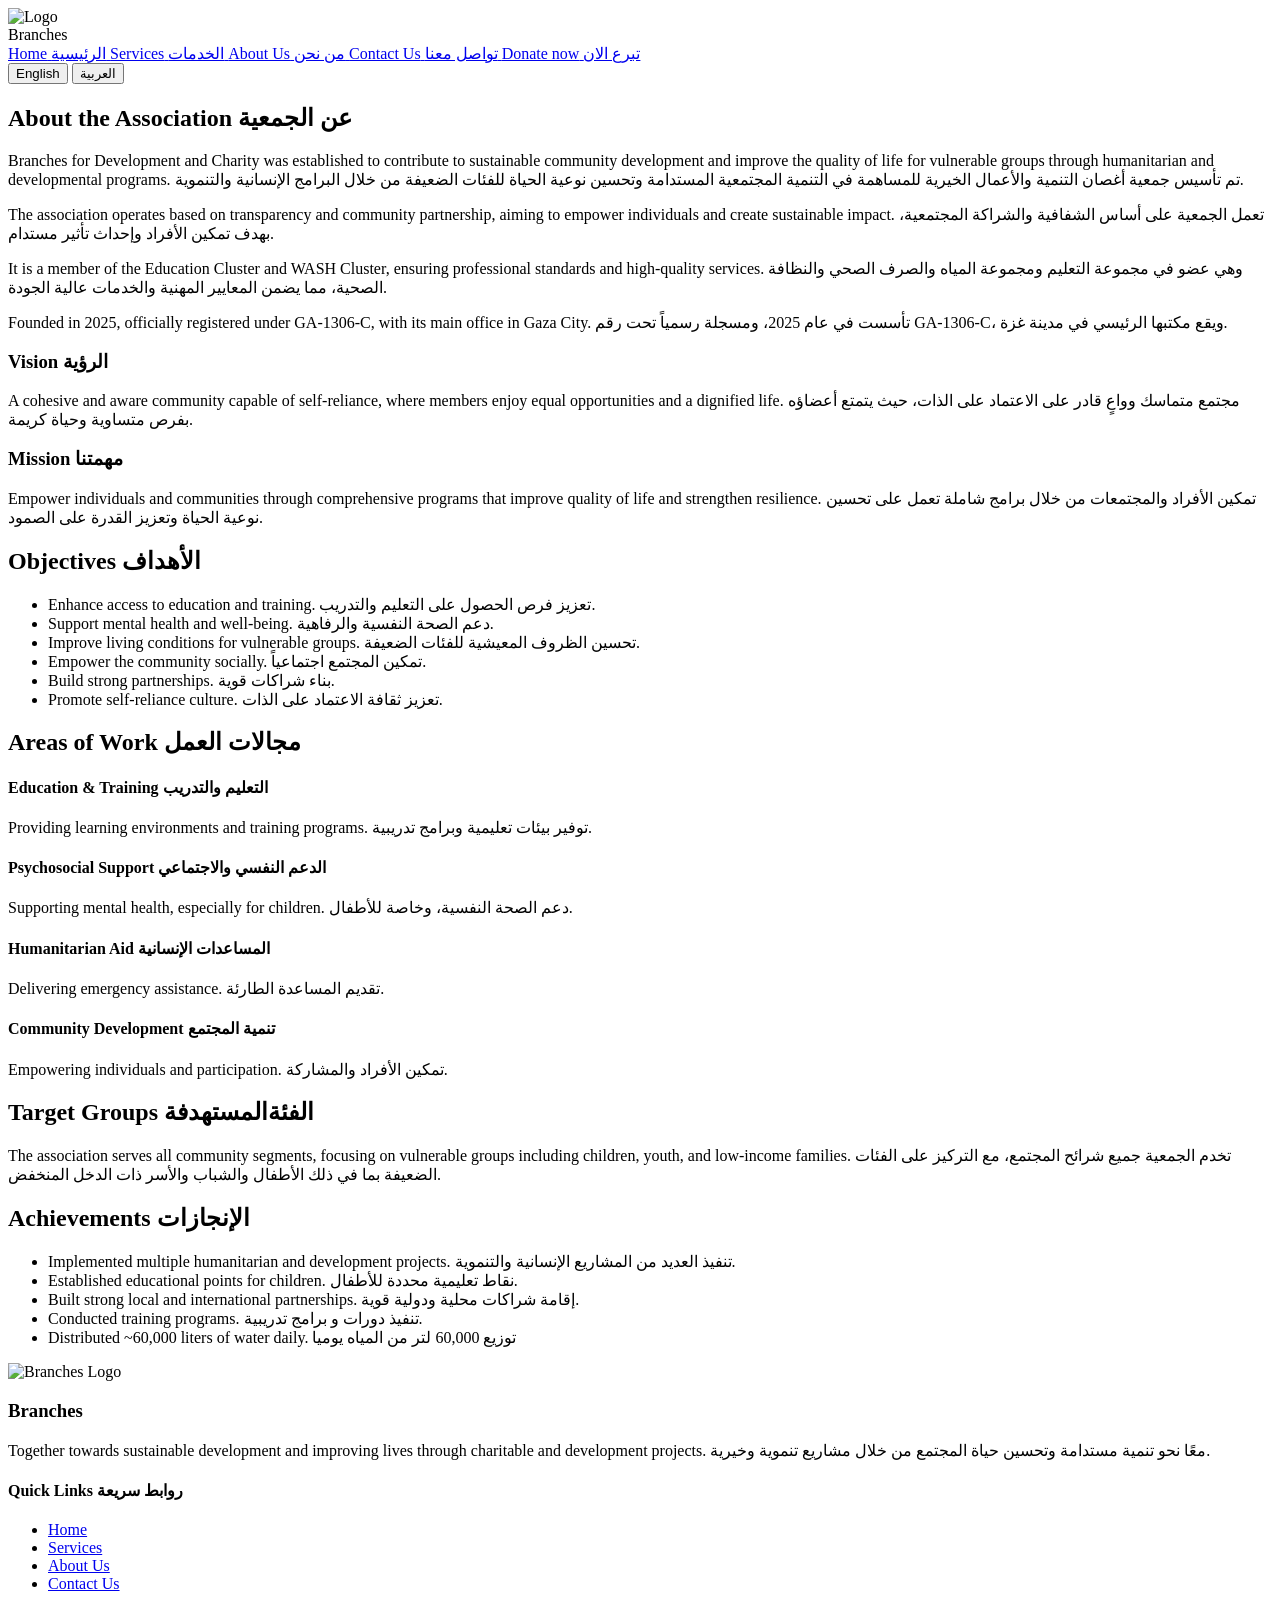
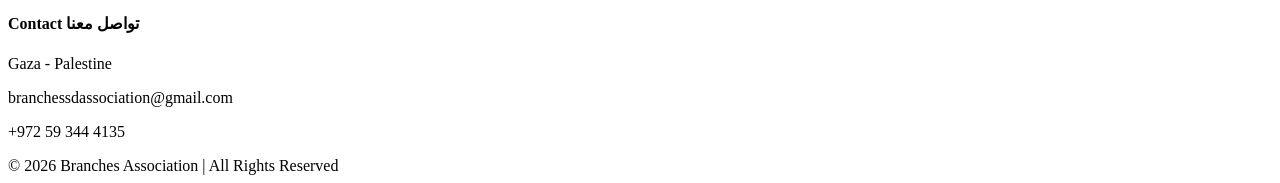
==== AboutUs.html @ fd6f0375 "Add files via upload" ====
<!DOCTYPE html>
<html lang="en">
<head>
    <meta charset="UTF-8">
    <meta name="viewport" content="width=device-width, initial-scale=1.0">
    <title>Document</title>
    <link rel="stylesheet" href="./css/ab.css">
    <link rel="stylesheet" href="./css/css.css">


</head>
<body>
  <header class="header">
    <div class="logo-area">
      <div class="logo-circle">
        <img src="./img/logo 3.png" alt="Logo">
      </div>
      <span class="site-name">Branches</span>
    </div>
    <nav>
      <a href="index.html">
        <span class="lang-en">Home</span>
        <span class="lang-ar">الرئيسية</span>
      </a>
      <a href="services.html">
        <span class="lang-en">Services</span>
        <span class="lang-ar">الخدمات</span>
      </a>
      <a href="AboutUs.html">
        <span class="lang-en">About Us</span>
        <span class="lang-ar">من نحن</span>
      </a>
      <a href="contacts.html">
        <span class="lang-en">Contact Us</span>
        <span class="lang-ar">تواصل معنا</span>
      </a>
      <a href="https://goto.gg/f/87057" target="_blank">
        <span class="lang-en">Donate now</span>
        <span class="lang-ar">تبرع الان</span>

      </a>
    </nav>
    <div class="header-btns">
      <button onclick="setLang('en')">English</button>
      <button onclick="setLang('ar')">العربية</button>
    </div>
  </header>
    <section class="about">

  <div class="container">

    <h2>
      <span class="lang-en">About the Association</span>
      <span class="lang-ar">عن الجمعية</span>
    </h2>

    <p>
      <span class="lang-en">
        Branches for Development and Charity was established to contribute to sustainable 
        community development and improve the quality of life for vulnerable groups through humanitarian and developmental programs.
      </span>
      <span class="lang-ar">
        تم تأسيس جمعية أغصان التنمية والأعمال الخيرية للمساهمة في التنمية المجتمعية المستدامة وتحسين نوعية الحياة للفئات
         الضعيفة من خلال البرامج الإنسانية والتنموية.
      </span>
    </p>

    <p>
      <span class="lang-en">
              The association operates based on transparency and community partnership,
               aiming to empower individuals and create sustainable impact.

      </span>
      <span class="lang-ar">
        تعمل الجمعية على أساس الشفافية والشراكة المجتمعية، بهدف تمكين الأفراد وإحداث تأثير مستدام.
      </span>
    </p>

    <p>
     <span class="lang-en">
        It is a member of the Education Cluster and WASH Cluster, ensuring professional standards and high-quality services.
      </span>
      <span class="lang-ar">
        وهي عضو في مجموعة التعليم ومجموعة المياه والصرف الصحي والنظافة الصحية، مما يضمن المعايير المهنية
         والخدمات عالية الجودة.
      </span>
    </p>

    <p>
     <span class="lang-en">
        Founded in 2025, officially registered under GA-1306-C, with its main office in Gaza City.
      </span>
      <span class="lang-ar">
        تأسست في عام 2025، ومسجلة رسمياً تحت رقم GA-1306-C، ويقع مكتبها الرئيسي في مدينة غزة.
      </span>
    </p>

  </div>

</section>

<!-- Vision & Mission -->
<section class="vision-mission">

  <div class="container grid-2">

    <div class="card">
      <h3>
        <span class="lang-en">Vision</span>
        <span class="lang-ar">الرؤية</span>
      </h3>
      <p>
        <span class="lang-en">
          A cohesive and aware community capable of self-reliance, where members enjoy equal opportunities and a dignified life.
        </span>
        <span class="lang-ar">
          مجتمع متماسك وواعٍ قادر على الاعتماد على الذات، حيث يتمتع أعضاؤه بفرص متساوية وحياة كريمة.
        </span>
      </p>
    </div>

    <div class="card">
      <h3>
        <span class="lang-en">
          Mission
        </span>
        <span class="lang-ar">
          مهمتنا
        </span>
      </h3>
      <p>
        <span class="lang-en">
          Empower individuals and communities through comprehensive programs that improve quality of life and strengthen resilience.
        </span>
        <span class="lang-ar">
          تمكين الأفراد والمجتمعات من خلال برامج شاملة تعمل على تحسين نوعية الحياة وتعزيز القدرة على الصمود.
        </span>
      </p>
    </div>

  </div>

</section>

<!-- Objectives -->
<section class="objectives">

  <div class="container">

    <h2>
      <span class="lang-en">Objectives</span>
      <span class="lang-ar">الأهداف</span>
    </h2>

    <ul>
      <li>
        <span class="lang-en">Enhance access to education and training.</span>
        <span class="lang-ar">تعزيز فرص الحصول على التعليم والتدريب.</span>
      </li>
      <li>
        <span class="lang-en">Support mental health and well-being.</span>
        <span class="lang-ar">دعم الصحة النفسية والرفاهية.</span>
      </li>
      <li>
        <span class="lang-en">Improve living conditions for vulnerable groups.</span>
        <span class="lang-ar">تحسين الظروف المعيشية للفئات الضعيفة.</span>
      </li>
      <li>
        <span class="lang-en">Empower the community socially.</span>
        <span class="lang-ar">تمكين المجتمع اجتماعياً.</span>
      </li>
      <li>
        <span class="lang-en">Build strong partnerships.</span>
        <span class="lang-ar">بناء شراكات قوية.</span>
      </li>
      <li>
        <span class="lang-en">Promote self-reliance culture.</span>
        <span class="lang-ar">تعزيز ثقافة الاعتماد على الذات.</span>
      </li>
    </ul>

  </div>

</section>

<!-- Areas -->
<section class="areas">

  <div class="container">

    <h2>
      <span class="lang-en">Areas of Work</span>
      <span class="lang-ar">مجالات العمل</span>
    </h2>

    <div class="grid-2">

      <div class="card">
        <h4>
          <span class="lang-en">Education & Training</span>
          <span class="lang-ar">التعليم والتدريب</span>
        </h4>
        <p>
          <span class="lang-en">Providing learning environments and training programs.</span>
          <span class="lang-ar">توفير بيئات تعليمية وبرامج تدريبية.</span>
        </p>
      </div>

      <div class="card">
        <h4>
          <span class="lang-en">Psychosocial Support</span>
          <span class="lang-ar">الدعم النفسي والاجتماعي</span>
        </h4>
        <p>
          <span class="lang-en">Supporting mental health, especially for children.</span>
          <span class="lang-ar">دعم الصحة النفسية، وخاصة للأطفال.</span>
        </p>
      </div>

      <div class="card">
        <h4>
          <span class="lang-en">Humanitarian Aid</span>
          <span class="lang-ar">المساعدات الإنسانية</span>
        </h4>
        <p>
          <span class="lang-en">Delivering emergency assistance.</span>
          <span class="lang-ar">تقديم المساعدة الطارئة.</span>
        </p>
      </div>

      <div class="card">
        <h4>
          <span class="lang-en">Community Development</span>
          <span class="lang-ar">تنمية المجتمع</span>
        </h4>
        <p>
          <span class="lang-en">Empowering individuals and participation.</span>
          <span class="lang-ar">تمكين الأفراد والمشاركة.</span>
        </p>
      </div>

    </div>

  </div>

</section>

<!-- Target -->
<section class="target">

  <div class="container">
    <h2>
      <span class="lang-en">Target Groups</span>
      <span class="lang-ar">الفئةالمستهدفة</span>
    </h2>
    <p>
      <span class="lang-en">
        The association serves all community segments,
         focusing on vulnerable groups including children, youth, and low-income families.
      </span>
      <span class="lang-ar">
        تخدم الجمعية جميع شرائح المجتمع،
         مع التركيز على الفئات الضعيفة بما في ذلك الأطفال والشباب والأسر ذات الدخل المنخفض.
      </span>
    </p>
  </div>

</section>

<!-- Achievements -->
<section class="achievements">

  <div class="container">

    <h2>
      <span class="lang-en">Achievements</span>
      <span class="lang-ar">الإنجازات</span>
    </h2>

    <ul>
      <li>
        <span class="lang-en">Implemented multiple humanitarian and development projects.</span>
        <span class="lang-ar">تنفيذ العديد من المشاريع الإنسانية والتنموية.</span>
      </li>
      <li>
        <span class="lang-en">Established educational points for children.</span>
        <span class="lang-ar">نقاط تعليمية محددة للأطفال.</span>
      </li>
      <li>
        <span class="lang-en">Built strong local and international partnerships.</span>
        <span class="lang-ar">إقامة شراكات محلية ودولية قوية.</span>
      </li>
      <li>
        <span class="lang-en">Conducted training programs.</span>
        <span class="lang-ar"> تنفيذ دورات و برامج تدريبية.</span>
      </li>
      <li>
        <span class="lang-en">Distributed ~60,000 liters of water daily.</span>
        <span class="lang-ar">توزيع 60,000 لتر من المياه يوميا</span>
      </li>
    </ul>

  </div>

</section>
<footer class="main-footer">

  <div class="footer-container">

    <!-- Logo & About -->
    <div class="footer-col">
      <div class="footer-logo">
        <img src="./img/logo 3.png" alt="Branches Logo">
        <h3>Branches</h3>
      </div>
      <p>
        <span class="lang-en">
          Together towards sustainable development and improving lives through charitable and development projects.
        </span>
        <span class="lang-ar">
          معًا نحو تنمية مستدامة وتحسين حياة المجتمع من خلال مشاريع تنموية وخيرية.
        </span>
      </p>
    </div>

    <!-- Quick Links -->
    <div class="footer-col">
      <h4>
        <span class="lang-en">Quick Links</span>
        <span class="lang-ar">روابط سريعة</span>
      </h4>
      <ul>
        <li><a href="index.html">Home</a></li>
        <li><a href="services.html">Services</a></li>
        <li><a href="AboutUs.html">About Us</a></li>
        <li><a href="contacts.html">Contact Us</a></li>
      </ul>
    </div>

    <!-- Contact Info -->
    <div class="footer-col">
      <h4>
        <span class="lang-en">Contact</span>
        <span class="lang-ar">تواصل معنا</span>
      </h4>
      <p>Gaza - Palestine</p>
      <p>branchessdassociation@gmail.com</p>
      <p>+972 59 344 4135</p>
    </div>

   

  
  <div class="footer-bottom">
    © 2026 Branches Association | All Rights Reserved
  </div>

</footer>

  <script src="./js/lang.js"></script>
</body>
</html>
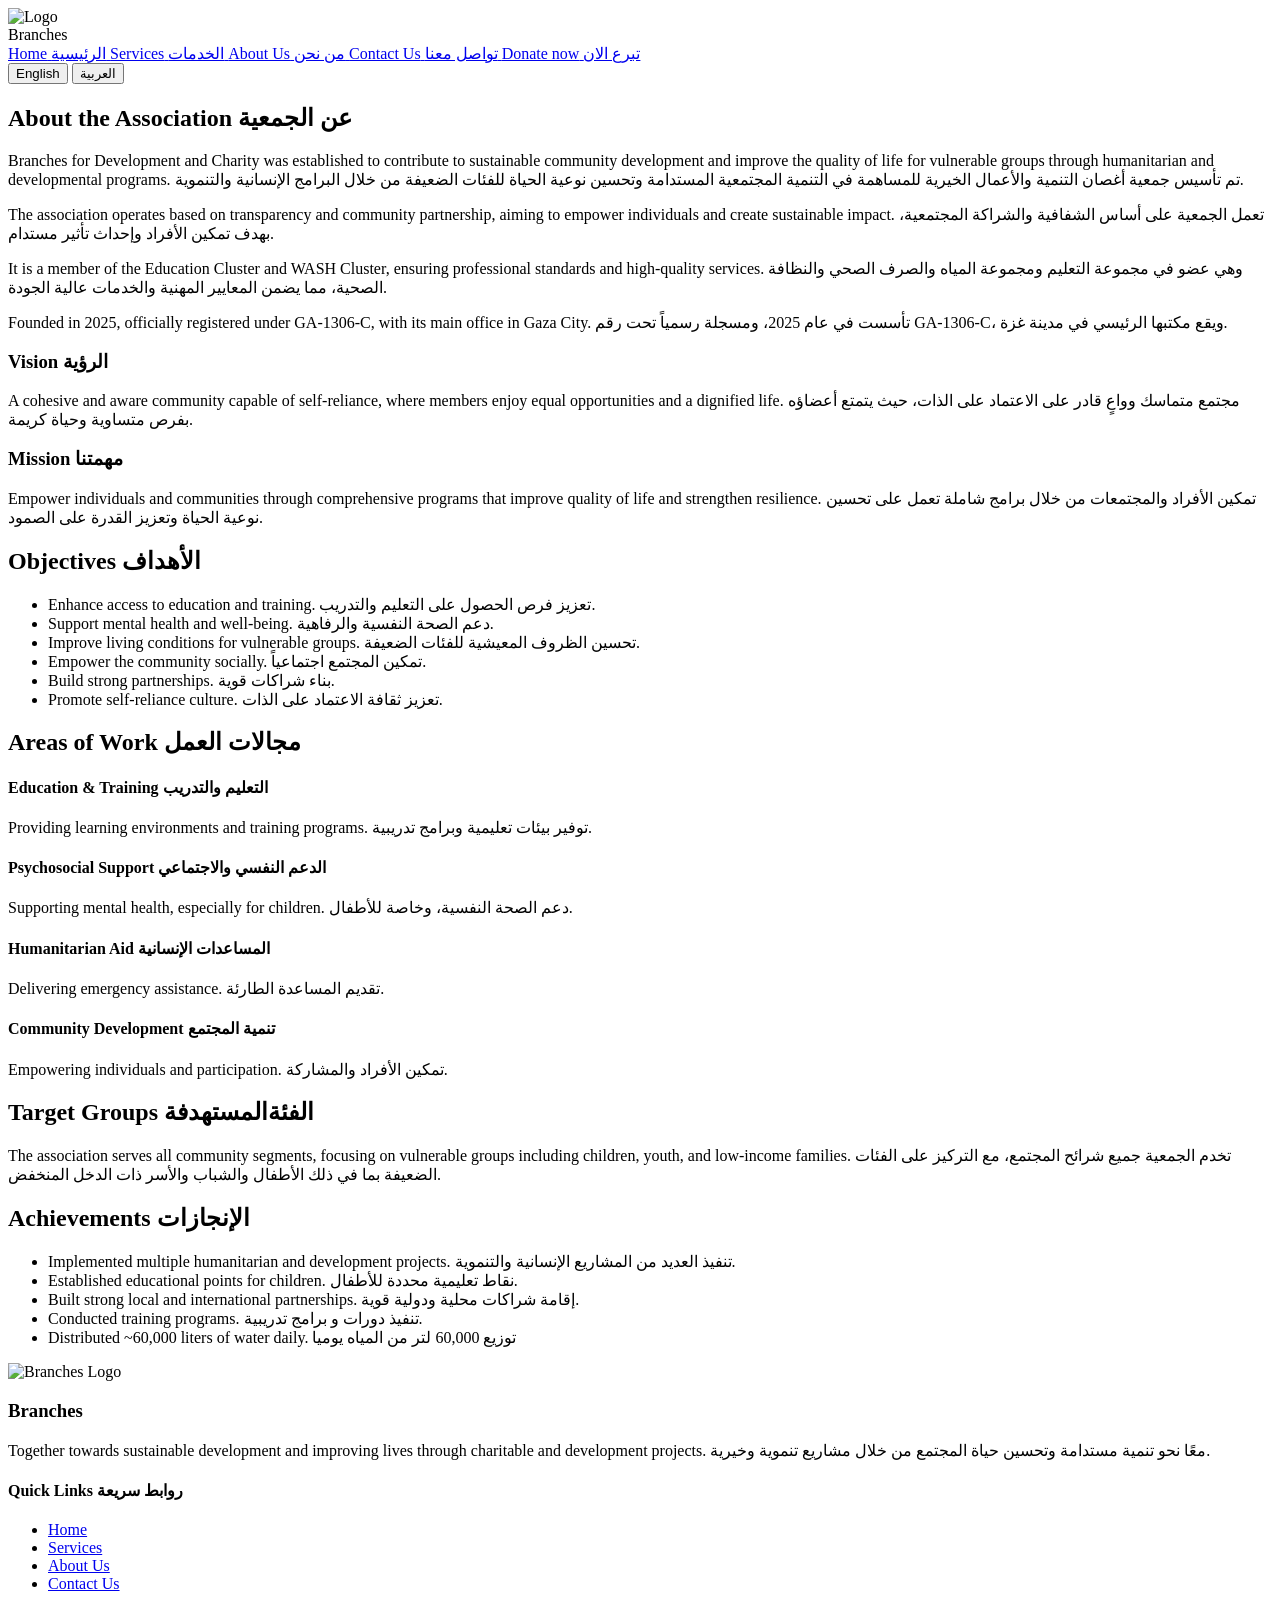
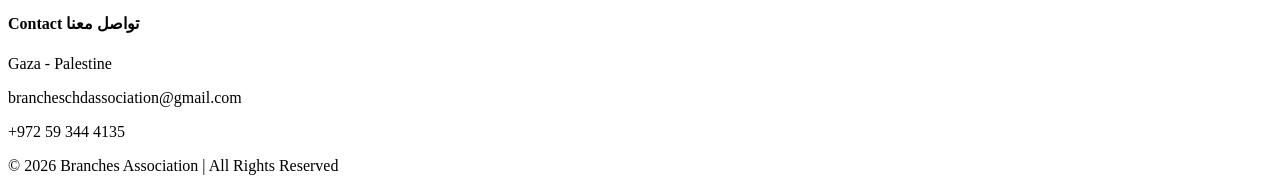
==== commit 01227a4c: "update frontend" ====
--- a/AboutUs.html
+++ b/AboutUs.html
@@ -3,9 +3,14 @@
 <head>
     <meta charset="UTF-8">
     <meta name="viewport" content="width=device-width, initial-scale=1.0">
-    <title>Document</title>
+    <title>About Us</title>
     <link rel="stylesheet" href="./css/ab.css">
     <link rel="stylesheet" href="./css/css.css">
+     <link rel="apple-touch-icon" sizes="180x180" href="favicon/apple-touch-icon.png">
+<link rel="icon" type="image/png" sizes="32x32" href="favicon/favicon-32x32.png">
+<link rel="icon" type="image/png" sizes="16x16" href="favicon/favicon-16x16.png">
+<link rel="icon" href="favicon/favicon.ico">
+<link rel="manifest" href="favicon/site.webmanifest">
 
 
 </head>
@@ -34,7 +39,7 @@
         <span class="lang-en">Contact Us</span>
         <span class="lang-ar">تواصل معنا</span>
       </a>
-      <a href="https://goto.gg/f/87057" target="_blank">
+      <a href="www.paypal.com/ncp/payment/BLDSBXMTRG45C" target="_blank">
         <span class="lang-en">Donate now</span>
         <span class="lang-ar">تبرع الان</span>
 
@@ -152,7 +157,7 @@
       <span class="lang-ar">الأهداف</span>
     </h2>
 
-    <ul>
+    <ul class="content-list">
       <li>
         <span class="lang-en">Enhance access to education and training.</span>
         <span class="lang-ar">تعزيز فرص الحصول على التعليم والتدريب.</span>
@@ -277,7 +282,7 @@
       <span class="lang-ar">الإنجازات</span>
     </h2>
 
-    <ul>
+    <ul class="content-list">
       <li>
         <span class="lang-en">Implemented multiple humanitarian and development projects.</span>
         <span class="lang-ar">تنفيذ العديد من المشاريع الإنسانية والتنموية.</span>
@@ -344,7 +349,7 @@
         <span class="lang-ar">تواصل معنا</span>
       </h4>
       <p>Gaza - Palestine</p>
-      <p>branchessdassociation@gmail.com</p>
+      <p>brancheschdassociation@gmail.com</p>
       <p>+972 59 344 4135</p>
     </div>
 
@@ -359,4 +364,4 @@
 
   <script src="./js/lang.js"></script>
 </body>
-</html>+</html>
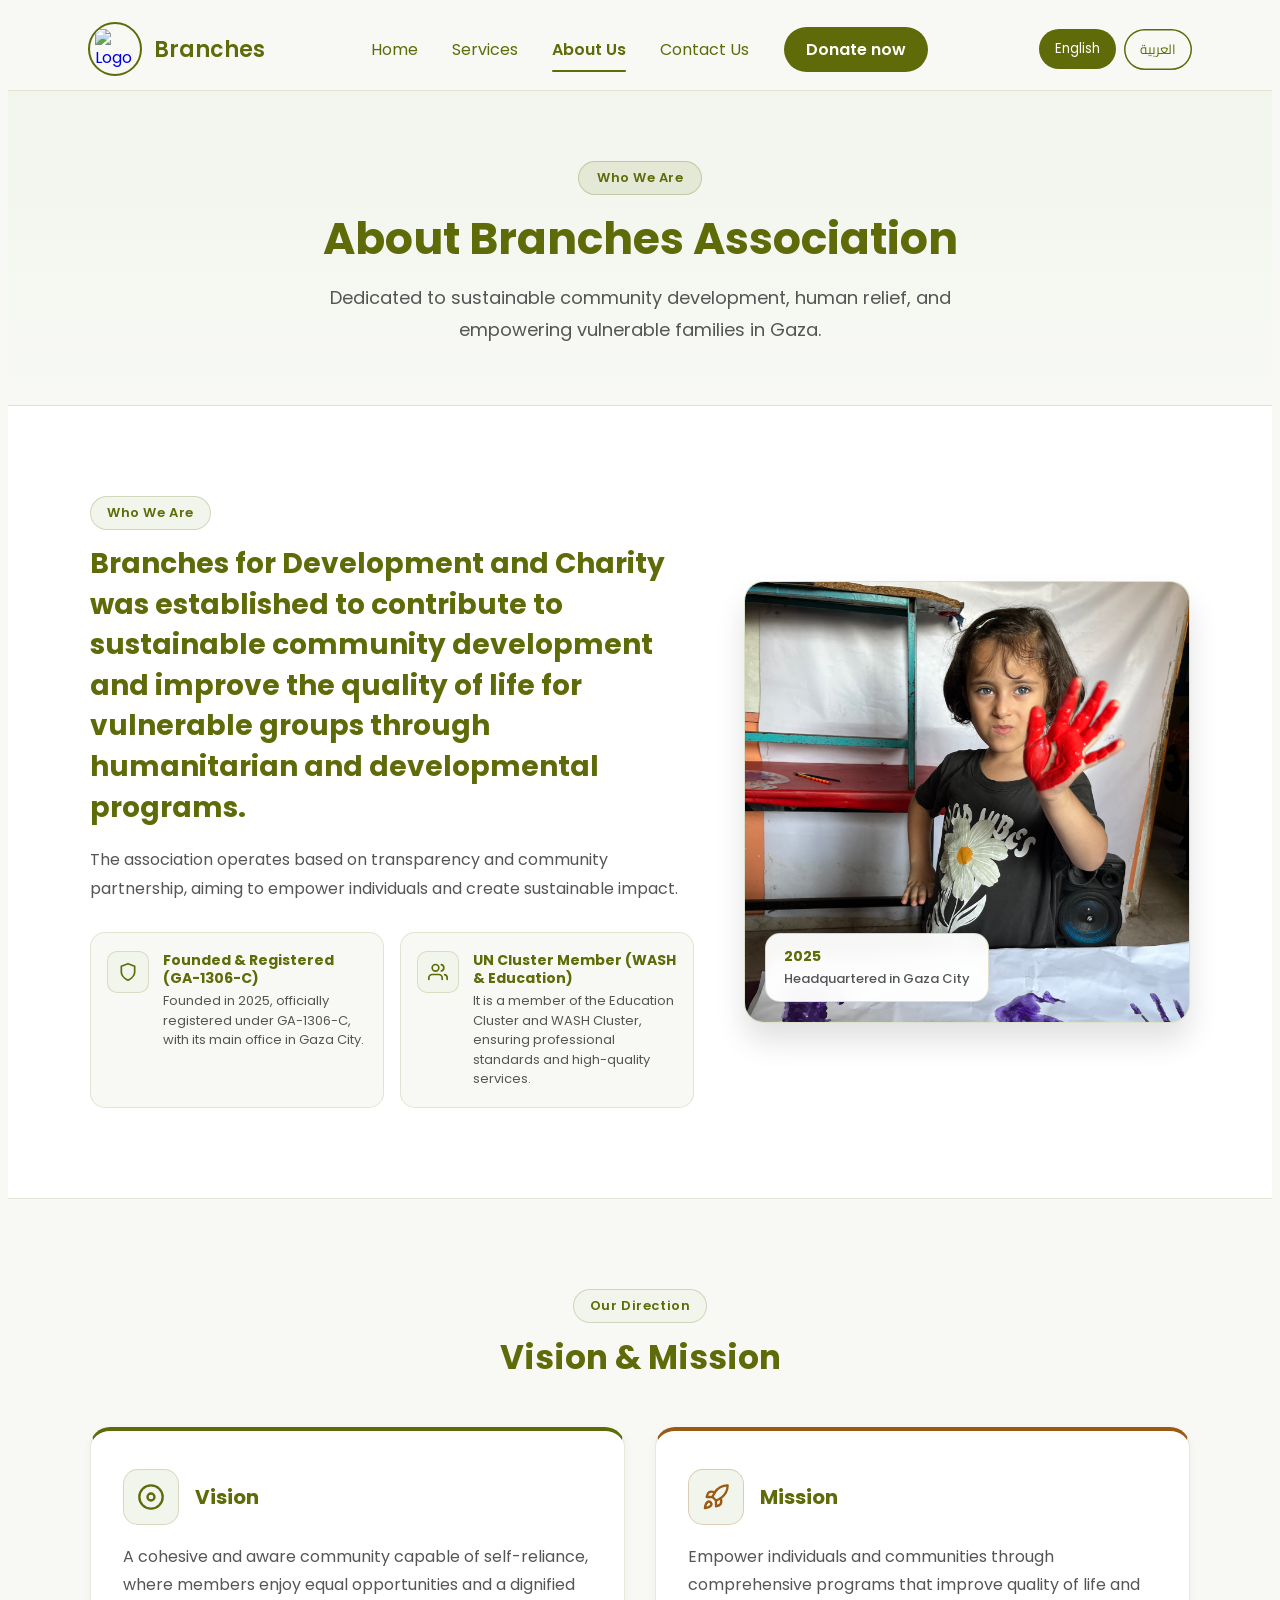
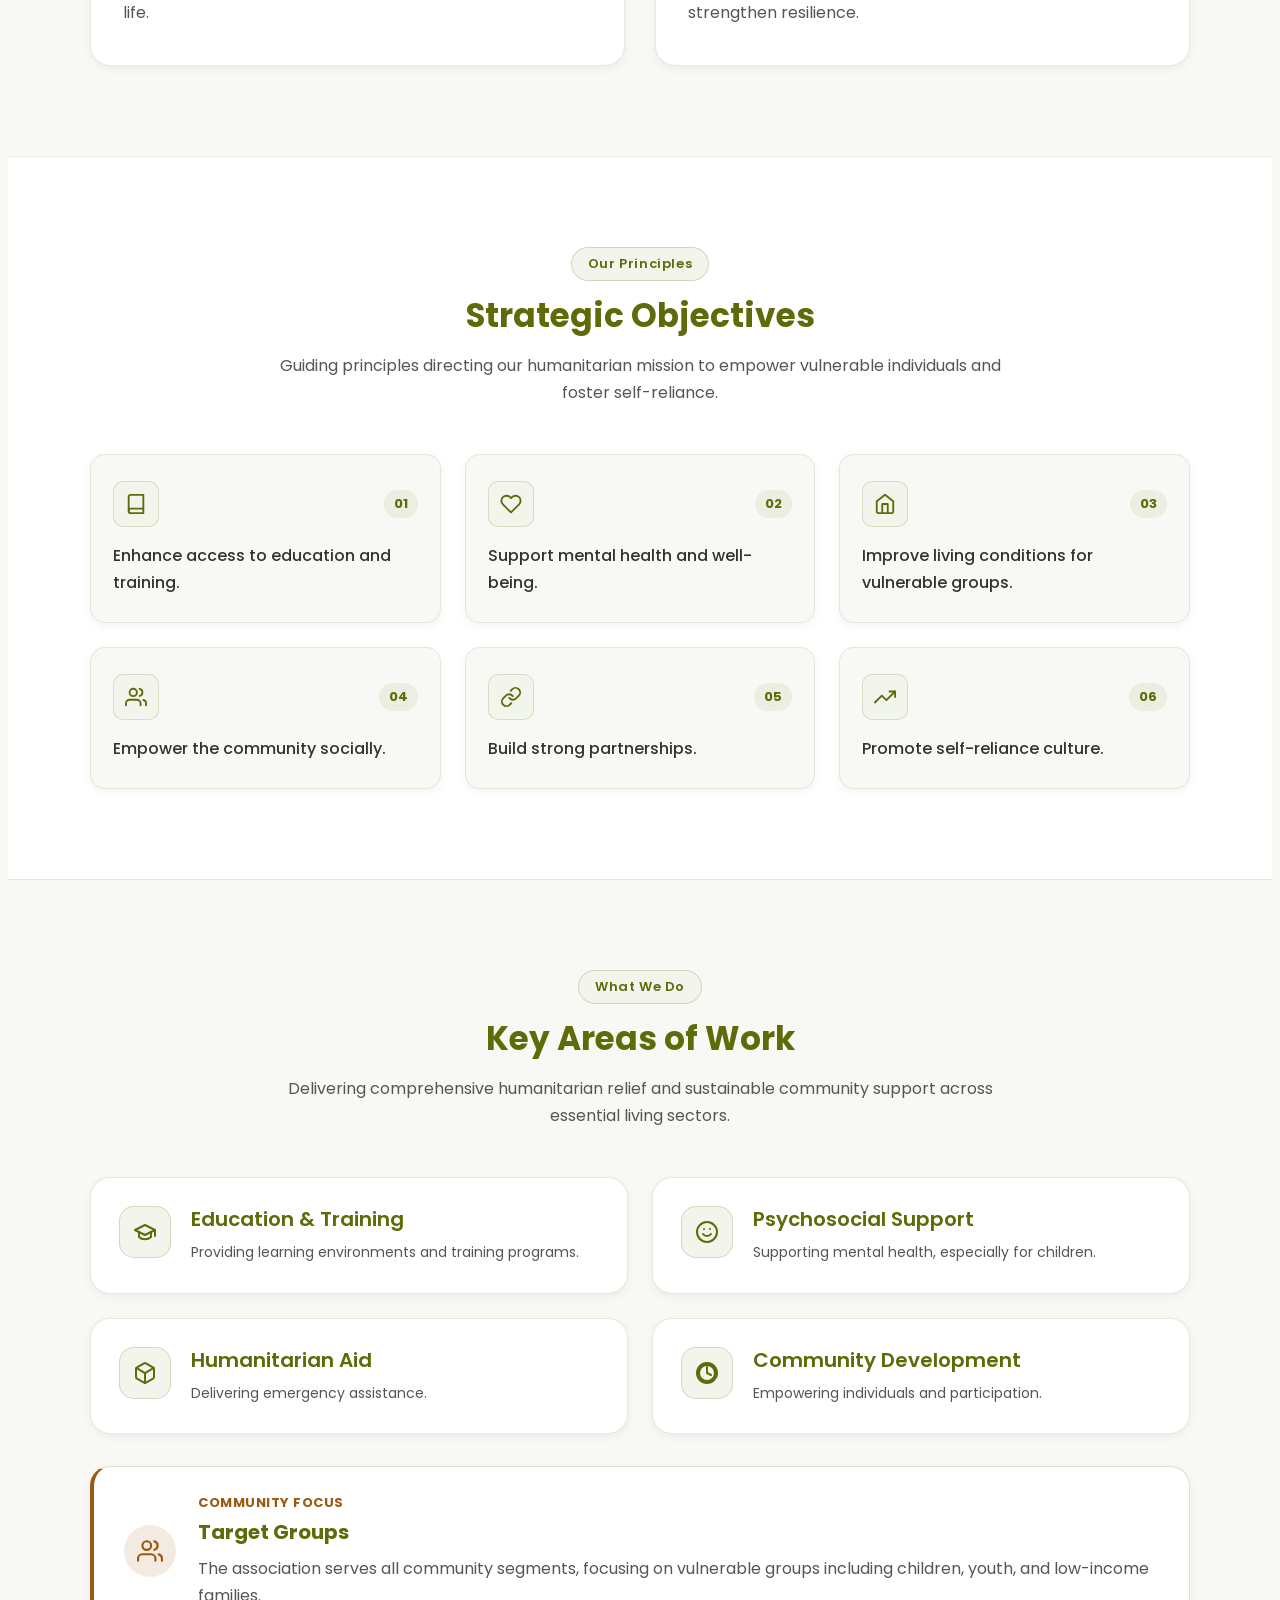
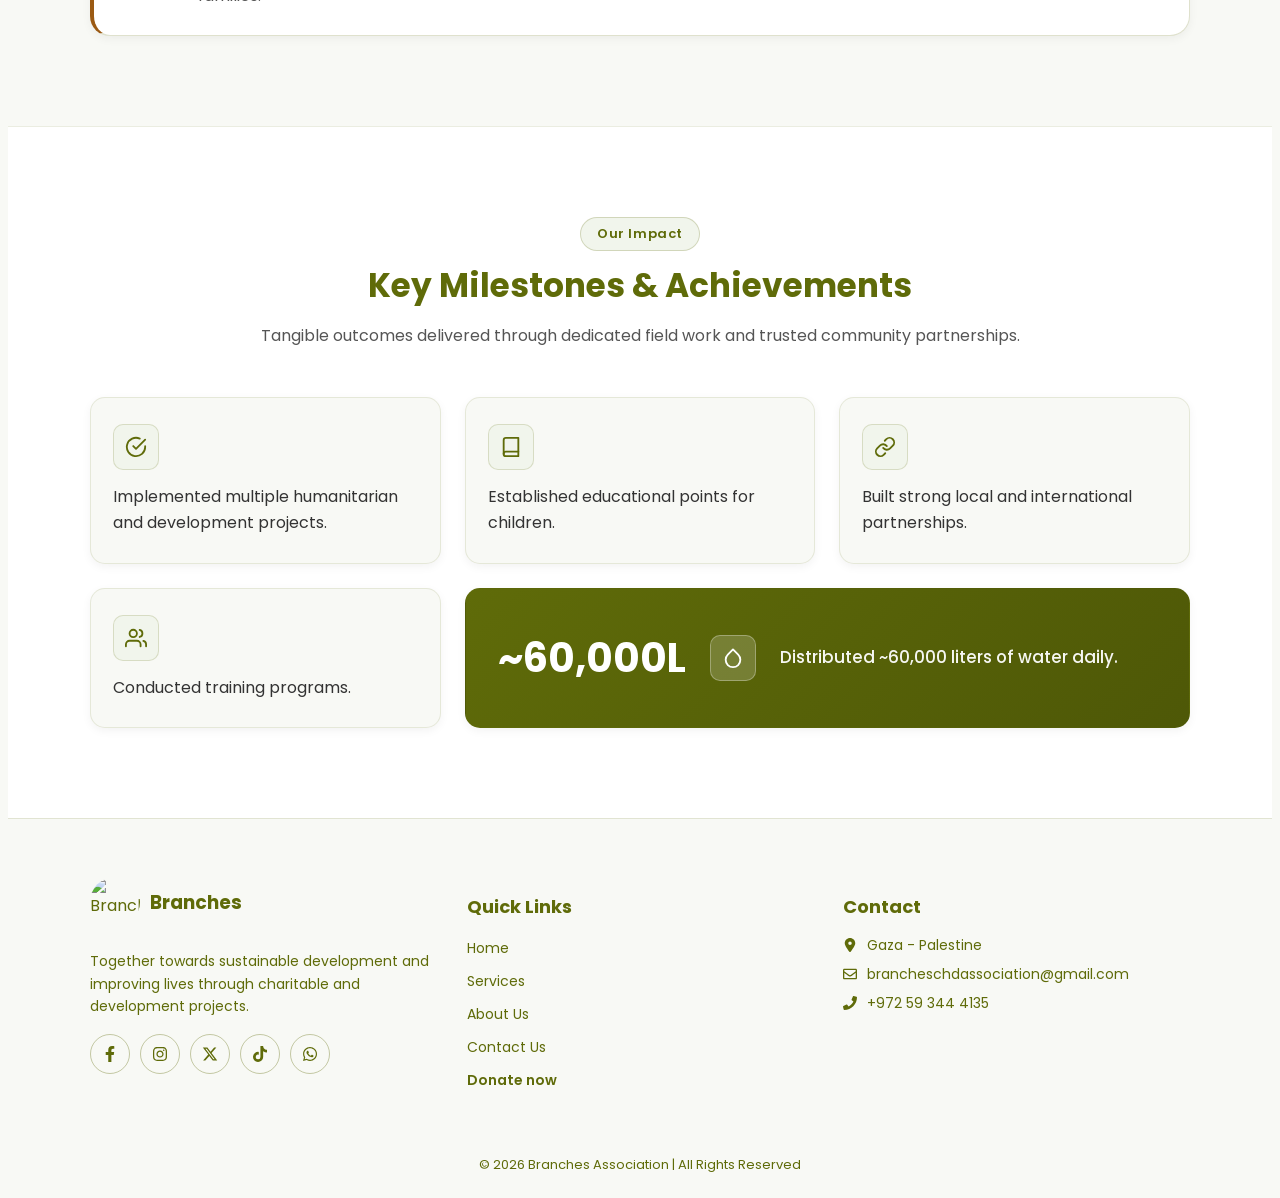
==== commit 917751b2: "Update website design and SEO" ====
--- a/AboutUs.html
+++ b/AboutUs.html
@@ -1,367 +1,509 @@
 <!DOCTYPE html>
 <html lang="en">
 <head>
-    <meta charset="UTF-8">
-    <meta name="viewport" content="width=device-width, initial-scale=1.0">
-    <title>About Us</title>
-    <link rel="stylesheet" href="./css/ab.css">
-    <link rel="stylesheet" href="./css/css.css">
-     <link rel="apple-touch-icon" sizes="180x180" href="favicon/apple-touch-icon.png">
-<link rel="icon" type="image/png" sizes="32x32" href="favicon/favicon-32x32.png">
-<link rel="icon" type="image/png" sizes="16x16" href="favicon/favicon-16x16.png">
-<link rel="icon" href="favicon/favicon.ico">
-<link rel="manifest" href="favicon/site.webmanifest">
-
-
+  <meta charset="UTF-8">
+  <meta name="viewport" content="width=device-width, initial-scale=1.0">
+  <script>(function(){try{var p=new URLSearchParams(window.location.search).get("lang");var l=p||localStorage.getItem("branch-lang");if(l==="ar"){var r=document.documentElement;r.classList.add("ar");r.lang="ar";r.dir="rtl";}}catch(e){}})();</script>
+  <title>About Us | Branches Association | من نحن - جمعية أغصان</title>
+  <meta name="description" content="About Branches Association for Development and Charity in Gaza | عن جمعية أغصان للتنمية والأعمال الخيرية: رسالتنا، رؤيتنا، أهدافنا الإنسانية، وبرامجنا الإغاثية لتمكين الأسر المتعففة وتنمية المجتمع.">
+  <meta name="i18n-title" content="about.pageTitle">
+  <meta name="i18n-description" content="about.metaDesc">
+  <link rel="canonical" href="https://branchesassociation.org/AboutUs.html">
+  <meta property="og:site_name" content="Branches Association | جمعية أغصان">
+  <meta property="og:type" content="website">
+  <meta property="og:title" content="About Us | Branches Association | من نحن - جمعية أغصان">
+  <meta property="og:description" content="About Branches Association for Development and Charity in Gaza | عن جمعية أغصان للتنمية والأعمال الخيرية: رسالتنا، رؤيتنا، أهدافنا الإنسانية، وبرامجنا الإغاثية لتمكين الأسر المتعففة وتنمية المجتمع.">
+  <meta property="og:url" content="https://branchesassociation.org/AboutUs.html">
+  <meta property="og:image" content="https://branchesassociation.org/img/cover.JPG">
+  <meta property="og:locale" content="en_US">
+  <meta property="og:locale:alternate" content="ar_AR">
+  <meta name="twitter:card" content="summary_large_image">
+  <meta name="twitter:title" content="About Us | Branches Association | من نحن - جمعية أغصان">
+  <meta name="twitter:description" content="About Branches Association for Development and Charity in Gaza | عن جمعية أغصان للتنمية والأعمال الخيرية: رسالتنا، رؤيتنا، أهدافنا الإنسانية، وبرامجنا الإغاثية لتمكين الأسر المتعففة وتنمية المجتمع.">
+  <meta name="twitter:image" content="https://branchesassociation.org/img/cover.JPG">
+  <script type="application/ld+json">
+  {
+    "@context": "https://schema.org",
+    "@type": "WebPage",
+    "name": "About Us | من نحن",
+    "url": "https://branchesassociation.org/AboutUs.html",
+    "description": "About Branches Association for Development and Charity in Gaza | عن جمعية أغصان للتنمية والأعمال الخيرية",
+    "isPartOf": {
+      "@type": "NGO",
+      "name": "جمعية أغصان للتنمية والأعمال الخيرية",
+      "alternateName": "Branches Association for Development & Charity",
+      "url": "https://branchesassociation.org/"
+    },
+    "breadcrumb": {
+      "@type": "BreadcrumbList",
+      "itemListElement": [
+        {
+          "@type": "ListItem",
+          "position": 1,
+          "name": "Home",
+          "item": "https://branchesassociation.org/"
+        },
+        {
+          "@type": "ListItem",
+          "position": 2,
+          "name": "About Us",
+          "item": "https://branchesassociation.org/AboutUs.html"
+        }
+      ]
+    }
+  }
+  </script>
+  <link href="https://fonts.googleapis.com/css2?family=Poppins:wght@300;400;600&family=Cairo:wght@300;400;600&display=swap" rel="stylesheet">
+  <link rel="stylesheet" href="./css/ab.css">
+  <link rel="stylesheet" href="./css/css.css">
+  <link rel="apple-touch-icon" sizes="180x180" href="favicon/apple-touch-icon.png">
+  <link rel="icon" type="image/png" sizes="32x32" href="favicon/favicon-32x32.png">
+  <link rel="icon" type="image/png" sizes="16x16" href="favicon/favicon-16x16.png">
+  <link rel="icon" href="favicon/favicon.ico">
+  <link rel="manifest" href="favicon/site.webmanifest">
 </head>
 <body>
+
+  <!-- Site Header -->
   <header class="header">
     <div class="logo-area">
-      <div class="logo-circle">
-        <img src="./img/logo 3.png" alt="Logo">
-      </div>
-      <span class="site-name">Branches</span>
+      <a class="logo-link" href="index.html" aria-label="Branches Association">
+        <span class="logo-circle"><img src="./img/logo 3.png" alt="Logo"></span>
+        <span class="site-name">Branches</span>
+      </a>
     </div>
-    <nav>
-      <a href="index.html">
-        <span class="lang-en">Home</span>
-        <span class="lang-ar">الرئيسية</span>
-      </a>
-      <a href="services.html">
-        <span class="lang-en">Services</span>
-        <span class="lang-ar">الخدمات</span>
-      </a>
-      <a href="AboutUs.html">
-        <span class="lang-en">About Us</span>
-        <span class="lang-ar">من نحن</span>
-      </a>
-      <a href="contacts.html">
-        <span class="lang-en">Contact Us</span>
-        <span class="lang-ar">تواصل معنا</span>
-      </a>
-      <a href="www.paypal.com/ncp/payment/BLDSBXMTRG45C" target="_blank">
-        <span class="lang-en">Donate now</span>
-        <span class="lang-ar">تبرع الان</span>
-
-      </a>
+    <nav id="site-nav" class="site-nav" aria-label="Main">
+      <a href="index.html" data-i18n="nav.home">Home</a>
+      <a href="services.html" data-i18n="nav.services">Services</a>
+      <a href="AboutUs.html" aria-current="page" data-i18n="nav.about">About Us</a>
+      <a href="contacts.html" data-i18n="nav.contact">Contact Us</a>
+      <a class="donate-link" href="https://app.binance.com/uni-qr/cpro/Square-Creator-c798892e44804?l=en&r=LKZ0QGRT&uc=app_square_share_link&us=copylink" target="_blank" rel="noopener noreferrer" data-i18n="nav.donate">Donate now</a>
     </nav>
-    <div class="header-btns">
-      <button onclick="setLang('en')">English</button>
-      <button onclick="setLang('ar')">العربية</button>
+    <div class="header-actions">
+      <div class="header-btns" role="group" aria-label="Language">
+        <button type="button" data-lang="en" aria-pressed="false" onclick="setLang('en')">English</button>
+        <button type="button" data-lang="ar" aria-pressed="false" onclick="setLang('ar')" lang="ar">&#x627;&#x644;&#x639;&#x631;&#x628;&#x64A;&#x629;</button>
+      </div>
+      <button type="button" class="nav-toggle" aria-expanded="false" aria-controls="site-nav" aria-label="Menu" data-i18n-aria="common.menu">
+        <span class="nav-toggle-bar"></span>
+        <span class="nav-toggle-bar"></span>
+        <span class="nav-toggle-bar"></span>
+      </button>
     </div>
   </header>
-    <section class="about">
-
-  <div class="container">
-
-    <h2>
-      <span class="lang-en">About the Association</span>
-      <span class="lang-ar">عن الجمعية</span>
-    </h2>
-
-    <p>
-      <span class="lang-en">
-        Branches for Development and Charity was established to contribute to sustainable 
-        community development and improve the quality of life for vulnerable groups through humanitarian and developmental programs.
-      </span>
-      <span class="lang-ar">
-        تم تأسيس جمعية أغصان التنمية والأعمال الخيرية للمساهمة في التنمية المجتمعية المستدامة وتحسين نوعية الحياة للفئات
-         الضعيفة من خلال البرامج الإنسانية والتنموية.
-      </span>
-    </p>
-
-    <p>
-      <span class="lang-en">
-              The association operates based on transparency and community partnership,
-               aiming to empower individuals and create sustainable impact.
-
-      </span>
-      <span class="lang-ar">
-        تعمل الجمعية على أساس الشفافية والشراكة المجتمعية، بهدف تمكين الأفراد وإحداث تأثير مستدام.
-      </span>
-    </p>
-
-    <p>
-     <span class="lang-en">
-        It is a member of the Education Cluster and WASH Cluster, ensuring professional standards and high-quality services.
-      </span>
-      <span class="lang-ar">
-        وهي عضو في مجموعة التعليم ومجموعة المياه والصرف الصحي والنظافة الصحية، مما يضمن المعايير المهنية
-         والخدمات عالية الجودة.
-      </span>
-    </p>
-
-    <p>
-     <span class="lang-en">
-        Founded in 2025, officially registered under GA-1306-C, with its main office in Gaza City.
-      </span>
-      <span class="lang-ar">
-        تأسست في عام 2025، ومسجلة رسمياً تحت رقم GA-1306-C، ويقع مكتبها الرئيسي في مدينة غزة.
-      </span>
-    </p>
-
-  </div>
-
-</section>
-
-<!-- Vision & Mission -->
-<section class="vision-mission">
-
-  <div class="container grid-2">
-
-    <div class="card">
-      <h3>
-        <span class="lang-en">Vision</span>
-        <span class="lang-ar">الرؤية</span>
-      </h3>
-      <p>
-        <span class="lang-en">
-          A cohesive and aware community capable of self-reliance, where members enjoy equal opportunities and a dignified life.
-        </span>
-        <span class="lang-ar">
-          مجتمع متماسك وواعٍ قادر على الاعتماد على الذات، حيث يتمتع أعضاؤه بفرص متساوية وحياة كريمة.
-        </span>
-      </p>
+
+  <main id="main-content">
+    <!-- 1. About Hero Section -->
+    <section class="about-hero" aria-labelledby="about-hero-title">
+      <div class="about-hero-container">
+        <span class="about-hero-badge" data-i18n="about.badge">Who We Are</span>
+        <h1 id="about-hero-title" class="about-hero-title" data-i18n="about.title">About Branches Association</h1>
+        <p class="about-hero-subtitle" data-i18n="about.subtitle">Dedicated to sustainable community development, human relief, and empowering vulnerable families in Gaza.</p>
+      </div>
+    </section>
+
+    <!-- 2. Who We Are / Overview Section -->
+    <section class="about-intro-section" id="who-we-are" aria-labelledby="intro-heading">
+      <div class="about-container">
+        <div class="about-intro-grid">
+          <!-- Content Column -->
+          <div class="about-intro-content">
+            <header class="section-header-left">
+              <span class="about-badge" data-i18n="about.badge">Who We Are</span>
+              <h2 id="intro-heading" class="about-section-title" data-i18n="about.intro.p1">Branches for Development and Charity was established to contribute to sustainable community development and improve the quality of life for vulnerable groups through humanitarian and developmental programs.</h2>
+            </header>
+            <p class="about-body-text" data-i18n="about.intro.p2">The association operates based on transparency and community partnership, aiming to empower individuals and create sustainable impact.</p>
+
+            <!-- Key Institutional Highlights -->
+            <div class="about-highlights-grid">
+              <article class="about-highlight-card">
+                <div class="highlight-icon" aria-hidden="true">
+                  <svg viewBox="0 0 24 24" fill="none" stroke="currentColor" stroke-width="2" stroke-linecap="round" stroke-linejoin="round">
+                    <path d="M12 22s8-4 8-10V5l-8-3-8 3v7c0 6 8 10 8 10z"></path>
+                  </svg>
+                </div>
+                <div class="highlight-text">
+                  <span class="highlight-label" data-i18n="about.highlights.founded">Founded &amp; Registered (GA-1306-C)</span>
+                  <span class="highlight-sub" data-i18n="about.intro.p4">Founded in 2025, officially registered under GA-1306-C, with its main office in Gaza City.</span>
+                </div>
+              </article>
+
+              <article class="about-highlight-card">
+                <div class="highlight-icon" aria-hidden="true">
+                  <svg viewBox="0 0 24 24" fill="none" stroke="currentColor" stroke-width="2" stroke-linecap="round" stroke-linejoin="round">
+                    <path d="M17 21v-2a4 4 0 0 0-4-4H5a4 4 0 0 0-4 4v2"></path>
+                    <circle cx="9" cy="7" r="4"></circle>
+                    <path d="M23 21v-2a4 4 0 0 0-3-3.87"></path>
+                    <path d="M16 3.13a4 4 0 0 1 0 7.75"></path>
+                  </svg>
+                </div>
+                <div class="highlight-text">
+                  <span class="highlight-label" data-i18n="about.highlights.clusters">UN Cluster Member (WASH &amp; Education)</span>
+                  <span class="highlight-sub" data-i18n="about.intro.p3">It is a member of the Education Cluster and WASH Cluster, ensuring professional standards and high-quality services.</span>
+                </div>
+              </article>
+            </div>
+          </div>
+
+          <!-- Media Column with authentic photo -->
+          <div class="about-intro-media">
+            <div class="about-image-wrapper">
+              <img src="./img/about1.JPG" alt="Branches Association Field Work and Community Support" class="about-primary-img" loading="lazy">
+              <div class="about-image-badge">
+                <span class="badge-accent-num">2025</span>
+                <span class="badge-accent-text" data-i18n="about.highlights.location">Headquartered in Gaza City</span>
+              </div>
+            </div>
+          </div>
+        </div>
+      </div>
+    </section>
+
+    <!-- 3. Vision & Mission Section -->
+    <section class="about-mv-section" id="vision-mission" aria-labelledby="mv-heading">
+      <div class="about-container">
+        <header class="about-section-header">
+          <span class="about-badge" data-i18n="about.mvBadge">Our Direction</span>
+          <h2 id="mv-heading" class="about-section-title" data-i18n="about.mvTitle">Vision &amp; Mission</h2>
+        </header>
+
+        <div class="mv-grid">
+          <!-- Vision Card -->
+          <article class="mv-card vision-card">
+            <div class="mv-card-header">
+              <div class="mv-icon-box" aria-hidden="true">
+                <svg viewBox="0 0 24 24" fill="none" stroke="currentColor" stroke-width="2" stroke-linecap="round" stroke-linejoin="round">
+                  <circle cx="12" cy="12" r="10"></circle>
+                  <circle cx="12" cy="12" r="3"></circle>
+                </svg>
+              </div>
+              <h3 class="mv-card-title" data-i18n="about.vision.title">Vision</h3>
+            </div>
+            <p class="mv-card-desc" data-i18n="about.vision.desc">A cohesive and aware community capable of self-reliance, where members enjoy equal opportunities and a dignified life.</p>
+          </article>
+
+          <!-- Mission Card -->
+          <article class="mv-card mission-card">
+            <div class="mv-card-header">
+              <div class="mv-icon-box" aria-hidden="true">
+                <svg viewBox="0 0 24 24" fill="none" stroke="currentColor" stroke-width="2" stroke-linecap="round" stroke-linejoin="round">
+                  <path d="M4.5 16.5c-1.5 1.26-2 5-2 5s3.74-.5 5-2c.71-.84.7-2.13-.09-2.91a2.18 2.18 0 0 0-2.91-.09z"></path>
+                  <path d="m12 15-3-3a22 22 0 0 1 2-3.95A12.88 12.88 0 0 1 22 2c0 2.72-.78 7.5-6 11a22.35 22.35 0 0 1-4 2z"></path>
+                  <path d="M9 12H4s.55-3.03 2-4c1.62-1.08 5 0 5 0"></path>
+                  <path d="M12 15v5s3.03-.55 4-2c1.08-1.62 0-5 0-5"></path>
+                </svg>
+              </div>
+              <h3 class="mv-card-title" data-i18n="about.mission.title">Mission</h3>
+            </div>
+            <p class="mv-card-desc" data-i18n="about.mission.desc">Empower individuals and communities through comprehensive programs that improve quality of life and strengthen resilience.</p>
+          </article>
+        </div>
+      </div>
+    </section>
+
+    <!-- 4. Strategic Objectives / Principles -->
+    <section class="about-objectives-section" id="objectives" aria-labelledby="objectives-heading">
+      <div class="about-container">
+        <header class="about-section-header">
+          <span class="about-badge" data-i18n="about.objectives.badge">Our Principles</span>
+          <h2 id="objectives-heading" class="about-section-title" data-i18n="about.objectives.title">Strategic Objectives</h2>
+          <p class="about-section-desc" data-i18n="about.objectives.desc">Guiding principles directing our humanitarian mission to empower vulnerable individuals and foster self-reliance.</p>
+        </header>
+
+        <div class="objectives-grid">
+          <!-- o1: Education & Training -->
+          <article class="objective-card">
+            <div class="objective-card-top">
+              <div class="objective-icon" aria-hidden="true">
+                <svg viewBox="0 0 24 24" fill="none" stroke="currentColor" stroke-width="2" stroke-linecap="round" stroke-linejoin="round">
+                  <path d="M4 19.5A2.5 2.5 0 0 1 6.5 17H20"></path>
+                  <path d="M6.5 2H20v20H6.5A2.5 2.5 0 0 1 4 19.5v-15A2.5 2.5 0 0 1 6.5 2z"></path>
+                </svg>
+              </div>
+              <span class="objective-num" aria-hidden="true">01</span>
+            </div>
+            <p class="objective-text" data-i18n="about.objectives.o1">Enhance access to education and training.</p>
+          </article>
+
+          <!-- o2: Mental Health & Well-being -->
+          <article class="objective-card">
+            <div class="objective-card-top">
+              <div class="objective-icon" aria-hidden="true">
+                <svg viewBox="0 0 24 24" fill="none" stroke="currentColor" stroke-width="2" stroke-linecap="round" stroke-linejoin="round">
+                  <path d="M20.84 4.61a5.5 5.5 0 0 0-7.78 0L12 5.67l-1.06-1.06a5.5 5.5 0 0 0-7.78 7.78l1.06 1.06L12 21.23l7.78-7.78 1.06-1.06a5.5 5.5 0 0 0 0-7.78z"></path>
+                </svg>
+              </div>
+              <span class="objective-num" aria-hidden="true">02</span>
+            </div>
+            <p class="objective-text" data-i18n="about.objectives.o2">Support mental health and well-being.</p>
+          </article>
+
+          <!-- o3: Living Conditions -->
+          <article class="objective-card">
+            <div class="objective-card-top">
+              <div class="objective-icon" aria-hidden="true">
+                <svg viewBox="0 0 24 24" fill="none" stroke="currentColor" stroke-width="2" stroke-linecap="round" stroke-linejoin="round">
+                  <path d="M3 9l9-7 9 7v11a2 2 0 0 1-2 2H5a2 2 0 0 1-2-2z"></path>
+                  <polyline points="9 22 9 12 15 12 15 22"></polyline>
+                </svg>
+              </div>
+              <span class="objective-num" aria-hidden="true">03</span>
+            </div>
+            <p class="objective-text" data-i18n="about.objectives.o3">Improve living conditions for vulnerable groups.</p>
+          </article>
+
+          <!-- o4: Community Empowerment -->
+          <article class="objective-card">
+            <div class="objective-card-top">
+              <div class="objective-icon" aria-hidden="true">
+                <svg viewBox="0 0 24 24" fill="none" stroke="currentColor" stroke-width="2" stroke-linecap="round" stroke-linejoin="round">
+                  <path d="M17 21v-2a4 4 0 0 0-4-4H5a4 4 0 0 0-4 4v2"></path>
+                  <circle cx="9" cy="7" r="4"></circle>
+                  <path d="M23 21v-2a4 4 0 0 0-3-3.87"></path>
+                  <path d="M16 3.13a4 4 0 0 1 0 7.75"></path>
+                </svg>
+              </div>
+              <span class="objective-num" aria-hidden="true">04</span>
+            </div>
+            <p class="objective-text" data-i18n="about.objectives.o4">Empower the community socially.</p>
+          </article>
+
+          <!-- o5: Strong Partnerships -->
+          <article class="objective-card">
+            <div class="objective-card-top">
+              <div class="objective-icon" aria-hidden="true">
+                <svg viewBox="0 0 24 24" fill="none" stroke="currentColor" stroke-width="2" stroke-linecap="round" stroke-linejoin="round">
+                  <path d="M10 13a5 5 0 0 0 7.54.54l3-3a5 5 0 0 0-7.07-7.07l-1.72 1.71"></path>
+                  <path d="M14 11a5 5 0 0 0-7.54-.54l-3 3a5 5 0 0 0 7.07 7.07l1.71-1.71"></path>
+                </svg>
+              </div>
+              <span class="objective-num" aria-hidden="true">05</span>
+            </div>
+            <p class="objective-text" data-i18n="about.objectives.o5">Build strong partnerships.</p>
+          </article>
+
+          <!-- o6: Self-Reliance Culture -->
+          <article class="objective-card">
+            <div class="objective-card-top">
+              <div class="objective-icon" aria-hidden="true">
+                <svg viewBox="0 0 24 24" fill="none" stroke="currentColor" stroke-width="2" stroke-linecap="round" stroke-linejoin="round">
+                  <polyline points="23 6 13.5 15.5 8.5 10.5 1 18"></polyline>
+                  <polyline points="17 6 23 6 23 12"></polyline>
+                </svg>
+              </div>
+              <span class="objective-num" aria-hidden="true">06</span>
+            </div>
+            <p class="objective-text" data-i18n="about.objectives.o6">Promote self-reliance culture.</p>
+          </article>
+        </div>
+      </div>
+    </section>
+
+    <!-- 5. Areas of Work & Target Groups -->
+    <section class="about-areas-section" id="areas-of-work" aria-labelledby="areas-heading">
+      <div class="about-container">
+        <header class="about-section-header">
+          <span class="about-badge" data-i18n="about.areas.badge">What We Do</span>
+          <h2 id="areas-heading" class="about-section-title" data-i18n="about.areas.title">Key Areas of Work</h2>
+          <p class="about-section-desc" data-i18n="about.areas.desc">Delivering comprehensive humanitarian relief and sustainable community support across essential living sectors.</p>
+        </header>
+
+        <div class="areas-grid">
+          <!-- a1 -->
+          <article class="area-card">
+            <div class="area-card-icon" aria-hidden="true">
+              <svg viewBox="0 0 24 24" fill="none" stroke="currentColor" stroke-width="2" stroke-linecap="round" stroke-linejoin="round">
+                <path d="M22 10v6M2 10l10-5 10 5-10 5z"></path>
+                <path d="M6 12v5c3 3 9 3 12 0v-5"></path>
+              </svg>
+            </div>
+            <div class="area-card-content">
+              <h3 class="area-card-title" data-i18n="about.areas.a1.title">Education &amp; Training</h3>
+              <p class="area-card-desc" data-i18n="about.areas.a1.desc">Providing learning environments and training programs.</p>
+            </div>
+          </article>
+
+          <!-- a2 -->
+          <article class="area-card">
+            <div class="area-card-icon" aria-hidden="true">
+              <svg viewBox="0 0 24 24" fill="none" stroke="currentColor" stroke-width="2" stroke-linecap="round" stroke-linejoin="round">
+                <circle cx="12" cy="12" r="10"></circle>
+                <path d="M8 14s1.5 2 4 2 4-2 4-2"></path>
+                <line x1="9" y1="9" x2="9.01" y2="9"></line>
+                <line x1="15" y1="9" x2="15.01" y2="9"></line>
+              </svg>
+            </div>
+            <div class="area-card-content">
+              <h3 class="area-card-title" data-i18n="about.areas.a2.title">Psychosocial Support</h3>
+              <p class="area-card-desc" data-i18n="about.areas.a2.desc">Supporting mental health, especially for children.</p>
+            </div>
+          </article>
+
+          <!-- a3 -->
+          <article class="area-card">
+            <div class="area-card-icon" aria-hidden="true">
+              <svg viewBox="0 0 24 24" fill="none" stroke="currentColor" stroke-width="2" stroke-linecap="round" stroke-linejoin="round">
+                <path d="M21 16V8a2 2 0 0 0-1-1.73l-7-4a2 2 0 0 0-2 0l-7 4A2 2 0 0 0 3 8v8a2 2 0 0 0 1 1.73l7 4a2 2 0 0 0 2 0l7-4A2 2 0 0 0 21 16z"></path>
+                <polyline points="3.27 6.96 12 12.01 20.73 6.96"></polyline>
+                <line x1="12" y1="22.08" x2="12" y2="12"></line>
+              </svg>
+            </div>
+            <div class="area-card-content">
+              <h3 class="area-card-title" data-i18n="about.areas.a3.title">Humanitarian Aid</h3>
+              <p class="area-card-desc" data-i18n="about.areas.a3.desc">Delivering emergency assistance.</p>
+            </div>
+          </article>
+
+          <!-- a4 -->
+          <article class="area-card">
+            <div class="area-card-icon" aria-hidden="true">
+              <svg viewBox="0 0 24 24" fill="none" stroke="currentColor" stroke-width="2" stroke-linecap="round" stroke-linejoin="round">
+                <path d="M12 2a10 10 0 1 0 10 10A10 10 0 0 0 12 2zm0 18a8 8 0 1 1 8-8 8 8 0 0 1-8 8z"></path>
+                <path d="M12 6v6l4 2"></path>
+              </svg>
+            </div>
+            <div class="area-card-content">
+              <h3 class="area-card-title" data-i18n="about.areas.a4.title">Community Development</h3>
+              <p class="area-card-desc" data-i18n="about.areas.a4.desc">Empowering individuals and participation.</p>
+            </div>
+          </article>
+        </div>
+
+        <!-- Target Groups Card -->
+        <article class="about-target-card">
+          <div class="target-card-icon" aria-hidden="true">
+            <svg viewBox="0 0 24 24" fill="none" stroke="currentColor" stroke-width="2" stroke-linecap="round" stroke-linejoin="round">
+              <path d="M17 21v-2a4 4 0 0 0-4-4H5a4 4 0 0 0-4 4v2"></path>
+              <circle cx="9" cy="7" r="4"></circle>
+              <path d="M23 21v-2a4 4 0 0 0-3-3.87"></path>
+              <path d="M16 3.13a4 4 0 0 1 0 7.75"></path>
+            </svg>
+          </div>
+          <div class="target-card-text">
+            <span class="target-card-badge" data-i18n="about.target.badge">Community Focus</span>
+            <h3 class="target-card-title" data-i18n="about.target.title">Target Groups</h3>
+            <p class="target-card-desc" data-i18n="about.target.desc">The association serves all community segments, focusing on vulnerable groups including children, youth, and low-income families.</p>
+          </div>
+        </article>
+      </div>
+    </section>
+
+    <!-- 6. Key Achievements & Impact Section -->
+    <section class="about-achievements-section" id="achievements" aria-labelledby="achievements-heading">
+      <div class="about-container">
+        <header class="about-section-header">
+          <span class="about-badge" data-i18n="about.achievements.badge">Our Impact</span>
+          <h2 id="achievements-heading" class="about-section-title" data-i18n="about.achievements.title">Key Milestones &amp; Achievements</h2>
+          <p class="about-section-desc" data-i18n="about.achievements.desc">Tangible outcomes delivered through dedicated field work and trusted community partnerships.</p>
+        </header>
+
+        <div class="achievements-grid">
+          <!-- a1 -->
+          <article class="achievement-card">
+            <div class="achievement-icon" aria-hidden="true">
+              <svg viewBox="0 0 24 24" fill="none" stroke="currentColor" stroke-width="2" stroke-linecap="round" stroke-linejoin="round">
+                <path d="M22 11.08V12a10 10 0 1 1-5.93-9.14"></path>
+                <polyline points="22 4 12 14.01 9 11.01"></polyline>
+              </svg>
+            </div>
+            <p class="achievement-desc" data-i18n="about.achievements.a1">Implemented multiple humanitarian and development projects.</p>
+          </article>
+
+          <!-- a2 -->
+          <article class="achievement-card">
+            <div class="achievement-icon" aria-hidden="true">
+              <svg viewBox="0 0 24 24" fill="none" stroke="currentColor" stroke-width="2" stroke-linecap="round" stroke-linejoin="round">
+                <path d="M4 19.5A2.5 2.5 0 0 1 6.5 17H20"></path>
+                <path d="M6.5 2H20v20H6.5A2.5 2.5 0 0 1 4 19.5v-15A2.5 2.5 0 0 1 6.5 2z"></path>
+              </svg>
+            </div>
+            <p class="achievement-desc" data-i18n="about.achievements.a2">Established educational points for children.</p>
+          </article>
+
+          <!-- a3 -->
+          <article class="achievement-card">
+            <div class="achievement-icon" aria-hidden="true">
+              <svg viewBox="0 0 24 24" fill="none" stroke="currentColor" stroke-width="2" stroke-linecap="round" stroke-linejoin="round">
+                <path d="M10 13a5 5 0 0 0 7.54.54l3-3a5 5 0 0 0-7.07-7.07l-1.72 1.71"></path>
+                <path d="M14 11a5 5 0 0 0-7.54-.54l-3 3a5 5 0 0 0 7.07 7.07l1.71-1.71"></path>
+              </svg>
+            </div>
+            <p class="achievement-desc" data-i18n="about.achievements.a3">Built strong local and international partnerships.</p>
+          </article>
+
+          <!-- a4 -->
+          <article class="achievement-card">
+            <div class="achievement-icon" aria-hidden="true">
+              <svg viewBox="0 0 24 24" fill="none" stroke="currentColor" stroke-width="2" stroke-linecap="round" stroke-linejoin="round">
+                <path d="M17 21v-2a4 4 0 0 0-4-4H5a4 4 0 0 0-4 4v2"></path>
+                <circle cx="9" cy="7" r="4"></circle>
+                <path d="M23 21v-2a4 4 0 0 0-3-3.87"></path>
+                <path d="M16 3.13a4 4 0 0 1 0 7.75"></path>
+              </svg>
+            </div>
+            <p class="achievement-desc" data-i18n="about.achievements.a4">Conducted training programs.</p>
+          </article>
+
+          <!-- a5: Featured Hero Stat Card -->
+          <article class="achievement-card achievement-card-highlight">
+            <div class="achievement-highlight-num">~60,000L</div>
+            <div class="achievement-icon" aria-hidden="true">
+              <svg viewBox="0 0 24 24" fill="none" stroke="currentColor" stroke-width="2" stroke-linecap="round" stroke-linejoin="round">
+                <path d="M12 2.69l5.66 5.66a8 8 0 1 1-11.31 0z"></path>
+              </svg>
+            </div>
+            <p class="achievement-desc" data-i18n="about.achievements.a5">Distributed ~60,000 liters of water daily.</p>
+          </article>
+        </div>
+      </div>
+    </section>
+  </main>
+
+  <!-- Site Footer -->
+  <footer class="main-footer">
+    <div class="footer-container">
+      <div class="footer-col">
+        <div class="footer-logo">
+          <img src="./img/logo 3.png" alt="Branches Logo">
+          <h3>Branches</h3>
+        </div>
+        <p data-i18n="footer.about">Together towards sustainable development and improving lives through charitable and development projects.</p>
+        <div class="social-icons">
+          <a href="https://www.facebook.com/share/19aG3vUE1x/" target="_blank" rel="noopener noreferrer" aria-label="Facebook"><svg viewBox="0 0 320 512" aria-hidden="true" focusable="false"><path d="M279.14 288l14.22-92.66h-88.91v-60.13c0-25.35 12.42-50.06 52.24-50.06h40.42V6.26S260.43 0 225.36 0c-73.22 0-121.08 44.38-121.08 124.72v70.62H22.89V288h81.39v224h100.17V288z"/></svg></a>
+          <a href="https://www.instagram.com/branches_association?stkn=b2tjM2p0ZTFiY21u" target="_blank" rel="noopener noreferrer" aria-label="Instagram"><svg viewBox="0 0 448 512" aria-hidden="true" focusable="false"><path d="M224.1 141c-63.6 0-114.9 51.3-114.9 114.9s51.3 114.9 114.9 114.9S339 319.5 339 255.9 287.7 141 224.1 141zm0 189.6c-41.1 0-74.7-33.5-74.7-74.7s33.5-74.7 74.7-74.7 74.7 33.5 74.7 74.7-33.6 74.7-74.7 74.7zm146.4-194.3c0 14.9-12 26.8-26.8 26.8-14.9 0-26.8-12-26.8-26.8s12-26.8 26.8-26.8 26.8 12 26.8 26.8zm76.1 27.2c-1.7-35.9-9.9-67.7-36.2-93.9-26.2-26.2-58-34.4-93.9-36.2-37-2.1-147.9-2.1-184.9 0-35.8 1.7-67.6 9.9-93.9 36.1s-34.4 58-36.2 93.9c-2.1 37-2.1 147.9 0 184.9 1.7 35.9 9.9 67.7 36.2 93.9s58 34.4 93.9 36.2c37 2.1 147.9 2.1 184.9 0 35.9-1.7 67.7-9.9 93.9-36.2 26.2-26.2 34.4-58 36.2-93.9 2.1-37 2.1-147.8 0-184.8zM398.8 388c-7.8 19.6-22.9 34.7-42.6 42.6-29.5 11.7-99.5 9-132.1 9s-102.7 2.6-132.1-9c-19.6-7.8-34.7-22.9-42.6-42.6-11.7-29.5-9-99.5-9-132.1s-2.6-102.7 9-132.1c7.8-19.6 22.9-34.7 42.6-42.6 29.5-11.7 99.5-9 132.1-9s102.7-2.6 132.1 9c19.6 7.8 34.7 22.9 42.6 42.6 11.7 29.5 9 99.5 9 132.1s2.7 102.7-9 132.1z"/></svg></a>
+          <a href="https://x.com/AghsanOrg" target="_blank" rel="noopener noreferrer" aria-label="X (Twitter)"><svg viewBox="0 0 512 512" aria-hidden="true" focusable="false"><path d="M389.2 48h70.6L305.6 224.2 487 464H345L233.7 318.6 106.5 464H35.8L200.7 275.5 26.8 48H172.4L272.9 180.9 389.2 48zM364.4 421.8h39.1L151.1 88h-42L364.4 421.8z"/></svg></a>
+          <a href="https://www.tiktok.com/@branches_association?_r=1&_t=ZS-99Ybbs7lwc0" target="_blank" rel="noopener noreferrer" aria-label="TikTok"><svg viewBox="0 0 448 512" aria-hidden="true" focusable="false"><path d="M448,209.91a210.06,210.06,0,0,1-122.77-39.25V349.38A162.55,162.55,0,1,1,185,188.31V278.2a74.62,74.62,0,1,0,52.23,71.18V0l88,0a121.18,121.18,0,0,0,1.86,22.17h0A122.18,122.18,0,0,0,381,102.39a121.43,121.43,0,0,0,67,20.14Z"/></svg></a>
+          <a href="https://wa.me/972593444135" target="_blank" rel="noopener noreferrer" aria-label="WhatsApp"><svg viewBox="0 0 448 512" aria-hidden="true" focusable="false"><path d="M380.9 97.1C339 55.1 283.2 32 223.9 32c-122.4 0-222 99.6-222 222 0 39.1 10.2 77.3 29.6 111L0 480l117.7-30.9c32.4 17.7 68.9 27 106.1 27h.1c122.3 0 224.1-99.6 224.1-222 0-59.3-25.2-115-67.1-157zm-157 341.6c-33.2 0-65.7-8.9-94-25.7l-6.7-4-69.8 18.3L72 359.2l-4.4-7c-18.5-29.4-28.2-63.3-28.2-98.2 0-101.7 82.8-184.5 184.6-184.5 49.3 0 95.6 19.2 130.4 54.1 34.8 34.9 56.2 81.2 56.1 130.5 0 101.8-84.9 184.6-186.6 184.6zm101.2-138.2c-5.5-2.8-32.8-16.2-37.9-18-5.1-1.9-8.8-2.8-12.5 2.8-3.7 5.6-14.3 18-17.6 21.8-3.2 3.7-6.5 4.2-12 1.4-32.6-16.3-54-29.1-75.5-66-5.7-9.8 5.7-9.1 16.3-30.3 1.8-3.7.9-6.9-.5-9.7-1.4-2.8-12.5-30.1-17.1-41.2-4.5-10.8-9.1-9.3-12.5-9.5-3.2-.2-6.9-.2-10.6-.2-3.7 0-9.7 1.4-14.8 6.9-5.1 5.6-19.4 19-19.4 46.3 0 27.3 19.9 53.7 22.6 57.4 2.8 3.7 39.1 59.7 94.8 83.8 35.2 15.2 49 16.5 66.6 13.9 10.7-1.6 32.8-13.4 37.4-26.4 4.6-13 4.6-24.1 3.2-26.4-1.3-2.5-5-3.9-10.5-6.6z"/></svg></a>
+        </div>
+      </div>
+
+      <div class="footer-col">
+        <h4 data-i18n="footer.quickLinks">Quick Links</h4>
+        <ul>
+          <li><a href="index.html" data-i18n="nav.home">Home</a></li>
+          <li><a href="services.html" data-i18n="nav.services">Services</a></li>
+          <li><a href="AboutUs.html" data-i18n="nav.about">About Us</a></li>
+          <li><a href="contacts.html" data-i18n="nav.contact">Contact Us</a></li>
+          <li><a class="footer-donate" href="https://app.binance.com/uni-qr/cpro/Square-Creator-c798892e44804?l=en&r=LKZ0QGRT&uc=app_square_share_link&us=copylink" target="_blank" rel="noopener noreferrer" data-i18n="nav.donate">Donate now</a></li>
+        </ul>
+      </div>
+
+      <div class="footer-col">
+        <h4 data-i18n="footer.contact">Contact</h4>
+        <ul class="footer-contact">
+          <li><svg viewBox="0 0 384 512" aria-hidden="true" focusable="false"><path d="M215.7 499.2C267 435 384 279.4 384 192 384 86 298 0 192 0S0 86 0 192c0 87.4 117 243 168.3 307.2 12.3 15.3 35.1 15.3 47.4 0zM192 128a64 64 0 1 1 0 128 64 64 0 1 1 0-128z"/></svg><span data-i18n="footer.location">Gaza - Palestine</span></li>
+          <li><svg viewBox="0 0 512 512" aria-hidden="true" focusable="false"><path d="M464 64H48C21.49 64 0 85.49 0 112v288c0 26.51 21.49 48 48 48h416c26.51 0 48-21.49 48-48V112c0-26.51-21.49-48-48-48zm0 48v40.805c-22.422 18.259-58.168 46.651-134.587 106.49-16.841 13.247-50.201 45.072-73.413 44.701-23.208.375-56.579-31.459-73.413-44.701C106.18 199.465 70.425 171.067 48 152.805V112h416zM48 400V214.398c22.914 18.251 55.409 43.862 104.938 82.646 21.857 17.205 60.134 55.186 103.062 55.111 42.717.078 81.174-37.903 103.062-55.111 49.529-38.783 82.024-64.395 104.938-82.646V400H48z"/></svg><a href="mailto:brancheschdassociation@gmail.com">brancheschdassociation@gmail.com</a></li>
+          <li><svg viewBox="0 0 512 512" aria-hidden="true" focusable="false"><path d="M493.4 24.6l-104-24c-11.3-2.6-22.9 3.3-27.5 13.9l-48 112c-4.2 9.8-1.4 21.3 6.9 28l60.6 49.6c-36 76.7-98.9 140.5-177.2 177.2l-49.6-60.6c-6.8-8.3-18.2-11.1-28-6.9l-112 48C3.9 366.5-2 378.1.6 389.4l24 104C27.1 504.2 36.7 512 48 512c256.1 0 464-207.5 464-464 0-11.2-7.7-20.9-18.6-23.4z"/></svg><a href="tel:+972593444135" dir="ltr">+972 59 344 4135</a></li>
+        </ul>
+      </div>
     </div>
 
-    <div class="card">
-      <h3>
-        <span class="lang-en">
-          Mission
-        </span>
-        <span class="lang-ar">
-          مهمتنا
-        </span>
-      </h3>
-      <p>
-        <span class="lang-en">
-          Empower individuals and communities through comprehensive programs that improve quality of life and strengthen resilience.
-        </span>
-        <span class="lang-ar">
-          تمكين الأفراد والمجتمعات من خلال برامج شاملة تعمل على تحسين نوعية الحياة وتعزيز القدرة على الصمود.
-        </span>
-      </p>
+    <div class="footer-bottom">
+      <p data-i18n="footer.rights">&copy; 2026 Branches Association | All Rights Reserved</p>
     </div>
-
-  </div>
-
-</section>
-
-<!-- Objectives -->
-<section class="objectives">
-
-  <div class="container">
-
-    <h2>
-      <span class="lang-en">Objectives</span>
-      <span class="lang-ar">الأهداف</span>
-    </h2>
-
-    <ul class="content-list">
-      <li>
-        <span class="lang-en">Enhance access to education and training.</span>
-        <span class="lang-ar">تعزيز فرص الحصول على التعليم والتدريب.</span>
-      </li>
-      <li>
-        <span class="lang-en">Support mental health and well-being.</span>
-        <span class="lang-ar">دعم الصحة النفسية والرفاهية.</span>
-      </li>
-      <li>
-        <span class="lang-en">Improve living conditions for vulnerable groups.</span>
-        <span class="lang-ar">تحسين الظروف المعيشية للفئات الضعيفة.</span>
-      </li>
-      <li>
-        <span class="lang-en">Empower the community socially.</span>
-        <span class="lang-ar">تمكين المجتمع اجتماعياً.</span>
-      </li>
-      <li>
-        <span class="lang-en">Build strong partnerships.</span>
-        <span class="lang-ar">بناء شراكات قوية.</span>
-      </li>
-      <li>
-        <span class="lang-en">Promote self-reliance culture.</span>
-        <span class="lang-ar">تعزيز ثقافة الاعتماد على الذات.</span>
-      </li>
-    </ul>
-
-  </div>
-
-</section>
-
-<!-- Areas -->
-<section class="areas">
-
-  <div class="container">
-
-    <h2>
-      <span class="lang-en">Areas of Work</span>
-      <span class="lang-ar">مجالات العمل</span>
-    </h2>
-
-    <div class="grid-2">
-
-      <div class="card">
-        <h4>
-          <span class="lang-en">Education & Training</span>
-          <span class="lang-ar">التعليم والتدريب</span>
-        </h4>
-        <p>
-          <span class="lang-en">Providing learning environments and training programs.</span>
-          <span class="lang-ar">توفير بيئات تعليمية وبرامج تدريبية.</span>
-        </p>
-      </div>
-
-      <div class="card">
-        <h4>
-          <span class="lang-en">Psychosocial Support</span>
-          <span class="lang-ar">الدعم النفسي والاجتماعي</span>
-        </h4>
-        <p>
-          <span class="lang-en">Supporting mental health, especially for children.</span>
-          <span class="lang-ar">دعم الصحة النفسية، وخاصة للأطفال.</span>
-        </p>
-      </div>
-
-      <div class="card">
-        <h4>
-          <span class="lang-en">Humanitarian Aid</span>
-          <span class="lang-ar">المساعدات الإنسانية</span>
-        </h4>
-        <p>
-          <span class="lang-en">Delivering emergency assistance.</span>
-          <span class="lang-ar">تقديم المساعدة الطارئة.</span>
-        </p>
-      </div>
-
-      <div class="card">
-        <h4>
-          <span class="lang-en">Community Development</span>
-          <span class="lang-ar">تنمية المجتمع</span>
-        </h4>
-        <p>
-          <span class="lang-en">Empowering individuals and participation.</span>
-          <span class="lang-ar">تمكين الأفراد والمشاركة.</span>
-        </p>
-      </div>
-
-    </div>
-
-  </div>
-
-</section>
-
-<!-- Target -->
-<section class="target">
-
-  <div class="container">
-    <h2>
-      <span class="lang-en">Target Groups</span>
-      <span class="lang-ar">الفئةالمستهدفة</span>
-    </h2>
-    <p>
-      <span class="lang-en">
-        The association serves all community segments,
-         focusing on vulnerable groups including children, youth, and low-income families.
-      </span>
-      <span class="lang-ar">
-        تخدم الجمعية جميع شرائح المجتمع،
-         مع التركيز على الفئات الضعيفة بما في ذلك الأطفال والشباب والأسر ذات الدخل المنخفض.
-      </span>
-    </p>
-  </div>
-
-</section>
-
-<!-- Achievements -->
-<section class="achievements">
-
-  <div class="container">
-
-    <h2>
-      <span class="lang-en">Achievements</span>
-      <span class="lang-ar">الإنجازات</span>
-    </h2>
-
-    <ul class="content-list">
-      <li>
-        <span class="lang-en">Implemented multiple humanitarian and development projects.</span>
-        <span class="lang-ar">تنفيذ العديد من المشاريع الإنسانية والتنموية.</span>
-      </li>
-      <li>
-        <span class="lang-en">Established educational points for children.</span>
-        <span class="lang-ar">نقاط تعليمية محددة للأطفال.</span>
-      </li>
-      <li>
-        <span class="lang-en">Built strong local and international partnerships.</span>
-        <span class="lang-ar">إقامة شراكات محلية ودولية قوية.</span>
-      </li>
-      <li>
-        <span class="lang-en">Conducted training programs.</span>
-        <span class="lang-ar"> تنفيذ دورات و برامج تدريبية.</span>
-      </li>
-      <li>
-        <span class="lang-en">Distributed ~60,000 liters of water daily.</span>
-        <span class="lang-ar">توزيع 60,000 لتر من المياه يوميا</span>
-      </li>
-    </ul>
-
-  </div>
-
-</section>
-<footer class="main-footer">
-
-  <div class="footer-container">
-
-    <!-- Logo & About -->
-    <div class="footer-col">
-      <div class="footer-logo">
-        <img src="./img/logo 3.png" alt="Branches Logo">
-        <h3>Branches</h3>
-      </div>
-      <p>
-        <span class="lang-en">
-          Together towards sustainable development and improving lives through charitable and development projects.
-        </span>
-        <span class="lang-ar">
-          معًا نحو تنمية مستدامة وتحسين حياة المجتمع من خلال مشاريع تنموية وخيرية.
-        </span>
-      </p>
-    </div>
-
-    <!-- Quick Links -->
-    <div class="footer-col">
-      <h4>
-        <span class="lang-en">Quick Links</span>
-        <span class="lang-ar">روابط سريعة</span>
-      </h4>
-      <ul>
-        <li><a href="index.html">Home</a></li>
-        <li><a href="services.html">Services</a></li>
-        <li><a href="AboutUs.html">About Us</a></li>
-        <li><a href="contacts.html">Contact Us</a></li>
-      </ul>
-    </div>
-
-    <!-- Contact Info -->
-    <div class="footer-col">
-      <h4>
-        <span class="lang-en">Contact</span>
-        <span class="lang-ar">تواصل معنا</span>
-      </h4>
-      <p>Gaza - Palestine</p>
-      <p>brancheschdassociation@gmail.com</p>
-      <p>+972 59 344 4135</p>
-    </div>
-
-   
-
-  
-  <div class="footer-bottom">
-    © 2026 Branches Association | All Rights Reserved
-  </div>
-
-</footer>
-
-  <script src="./js/lang.js"></script>
+  </footer>
+
+  <script src="./js/i18n.js"></script>
+  <script src="./js/main.js"></script>
 </body>
 </html>
--- a/css/ab.css
+++ b/css/ab.css
@@ -0,0 +1,847 @@
+/* =========================================================
+   Branches Association - About Us Page Styles
+   Scoped specifically to AboutUs.html
+   ========================================================= */
+
+/* Base container for About page sections */
+.about-container {
+  width: min(var(--container-max, 1100px), 92%);
+  margin: 0 auto;
+}
+
+/* ============ Typography & Section Headers ============ */
+
+.about-section-header {
+  text-align: center;
+  max-width: 760px;
+  margin: 0 auto 48px auto;
+}
+
+.about-badge {
+  display: inline-flex;
+  align-items: center;
+  gap: 6px;
+  padding: 6px 16px;
+  margin-bottom: 14px;
+  font-size: var(--fs-xs);
+  font-weight: 600;
+  letter-spacing: 0.6px;
+  color: var(--brand);
+  background: var(--tint);
+  border: 1px solid rgba(95, 107, 9, 0.22);
+  border-radius: var(--radius-pill);
+}
+
+.about-section-title {
+  font-size: var(--fs-h2);
+  font-weight: 700;
+  color: var(--brand);
+  margin: 0 0 14px 0;
+  line-height: 1.3;
+}
+
+html.ar .about-section-title,
+html[dir="rtl"] .about-section-title {
+  font-family: var(--font-ar);
+}
+
+.about-section-desc {
+  font-size: var(--fs-body);
+  color: var(--text-2);
+  line-height: 1.7;
+  margin: 0 auto;
+}
+
+html.ar .about-section-desc,
+html[dir="rtl"] .about-section-desc {
+  font-family: var(--font-ar);
+}
+
+/* ============ 1. About Hero Section ============ */
+
+.about-hero {
+  background: linear-gradient(180deg, var(--tint) 0%, var(--bg) 100%);
+  padding: 70px 0 60px 0;
+  border-bottom: 1px solid rgba(95, 107, 9, 0.12);
+  text-align: center;
+  position: relative;
+}
+
+.about-hero-container {
+  width: min(var(--container-max, 1100px), 92%);
+  margin: 0 auto;
+}
+
+.about-hero-badge {
+  display: inline-flex;
+  align-items: center;
+  padding: 6px 18px;
+  margin-bottom: 16px;
+  font-size: var(--fs-xs);
+  font-weight: 600;
+  letter-spacing: 0.5px;
+  color: var(--brand);
+  background: rgba(95, 107, 9, 0.1);
+  border: 1px solid rgba(95, 107, 9, 0.25);
+  border-radius: var(--radius-pill);
+}
+
+.about-hero-title {
+  font-size: clamp(2rem, 1.5rem + 1.8vw, 2.75rem);
+  font-weight: 700;
+  color: var(--brand);
+  margin: 0 0 16px 0;
+  line-height: 1.25;
+}
+
+html.ar .about-hero-title,
+html[dir="rtl"] .about-hero-title {
+  font-family: var(--font-ar);
+}
+
+.about-hero-subtitle {
+  max-width: 680px;
+  margin: 0 auto;
+  font-size: clamp(1rem, 0.95rem + 0.25vw, 1.125rem);
+  color: var(--text-2);
+  line-height: 1.75;
+}
+
+html.ar .about-hero-subtitle,
+html[dir="rtl"] .about-hero-subtitle {
+  font-family: var(--font-ar);
+}
+
+/* ============ 2. Who We Are / Overview Section ============ */
+
+.about-intro-section {
+  background: var(--surface);
+  padding: 90px 0;
+  position: relative;
+}
+
+.about-intro-grid {
+  display: grid;
+  grid-template-columns: 1.15fr 0.85fr;
+  gap: 50px;
+  align-items: center;
+}
+
+.about-intro-content {
+  display: flex;
+  flex-direction: column;
+}
+
+.about-intro-content .about-section-title {
+  font-size: clamp(1.35rem, 1.15rem + 0.75vw, 1.75rem);
+  line-height: 1.45;
+  margin-bottom: 18px;
+  text-align: start;
+}
+
+.about-body-text {
+  font-size: var(--fs-body);
+  color: var(--text-2);
+  line-height: 1.8;
+  margin: 0 0 28px 0;
+  text-align: start;
+}
+
+html.ar .about-body-text,
+html[dir="rtl"] .about-body-text {
+  font-family: var(--font-ar);
+}
+
+/* Highlights Grid */
+.about-highlights-grid {
+  display: grid;
+  grid-template-columns: 1fr 1fr;
+  gap: 16px;
+}
+
+.about-highlight-card {
+  display: flex;
+  align-items: flex-start;
+  gap: 14px;
+  background: var(--bg);
+  border: 1px solid rgba(95, 107, 9, 0.15);
+  border-radius: var(--radius-md);
+  padding: 18px 16px;
+  transition: transform 0.2s ease, box-shadow 0.2s ease;
+}
+
+.about-highlight-card:hover {
+  transform: translateY(-2px);
+  box-shadow: var(--shadow-sm);
+  border-color: var(--brand);
+}
+
+.about-highlight-card .highlight-icon {
+  display: inline-flex;
+  align-items: center;
+  justify-content: center;
+  width: 40px;
+  height: 40px;
+  border-radius: var(--radius-sm);
+  background: var(--tint);
+  color: var(--brand);
+  border: 1px solid rgba(95, 107, 9, 0.18);
+  flex-shrink: 0;
+}
+
+.about-highlight-card .highlight-icon svg {
+  width: 20px;
+  height: 20px;
+  stroke: currentColor;
+  fill: none;
+}
+
+.highlight-text {
+  display: flex;
+  flex-direction: column;
+  gap: 4px;
+}
+
+.highlight-label {
+  font-size: var(--fs-sm);
+  font-weight: 700;
+  color: var(--brand);
+  line-height: 1.3;
+}
+
+.highlight-sub {
+  font-size: var(--fs-xs);
+  color: var(--text-2);
+  line-height: 1.5;
+}
+
+/* Media Column */
+.about-intro-media {
+  position: relative;
+}
+
+.about-image-wrapper {
+  position: relative;
+  border-radius: var(--radius-lg);
+  overflow: hidden;
+  box-shadow: var(--shadow-lg);
+  border: 1px solid rgba(95, 107, 9, 0.15);
+  background: var(--tint);
+}
+
+.about-primary-img {
+  width: 100%;
+  height: 440px;
+  object-fit: cover;
+  display: block;
+  transition: transform 0.4s ease;
+}
+
+.about-image-wrapper:hover .about-primary-img {
+  transform: scale(1.03);
+}
+
+.about-image-badge {
+  position: absolute;
+  bottom: 20px;
+  inset-inline-start: 20px;
+  background: rgba(255, 255, 255, 0.96);
+  backdrop-filter: blur(8px);
+  -webkit-backdrop-filter: blur(8px);
+  border: 1px solid rgba(95, 107, 9, 0.2);
+  border-radius: var(--radius-md);
+  padding: 12px 18px;
+  box-shadow: var(--shadow-md);
+  display: flex;
+  flex-direction: column;
+  gap: 2px;
+}
+
+.badge-accent-num {
+  font-size: var(--fs-sm);
+  font-weight: 700;
+  color: var(--brand);
+}
+
+.badge-accent-text {
+  font-size: var(--fs-xs);
+  color: var(--text-2);
+  font-weight: 500;
+}
+
+/* ============ 3. Mission & Vision Section ============ */
+
+.about-mv-section {
+  background: var(--bg);
+  padding: 90px 0;
+  border-top: 1px solid rgba(95, 107, 9, 0.12);
+  position: relative;
+}
+
+.mv-grid {
+  display: grid;
+  grid-template-columns: repeat(2, 1fr);
+  gap: 30px;
+}
+
+.mv-card {
+  background: var(--surface);
+  border: 1px solid rgba(95, 107, 9, 0.15);
+  border-radius: var(--radius-lg);
+  box-shadow: var(--shadow-sm);
+  padding: 38px 32px;
+  display: flex;
+  flex-direction: column;
+  position: relative;
+  transition: transform 0.25s ease, box-shadow 0.25s ease, border-color 0.25s ease;
+}
+
+.mv-card:hover {
+  transform: translateY(-5px);
+  box-shadow: var(--shadow-md);
+  border-color: var(--brand);
+}
+
+.mv-card-header {
+  display: flex;
+  align-items: center;
+  gap: 16px;
+  margin-bottom: 18px;
+}
+
+.mv-icon-box {
+  display: inline-flex;
+  align-items: center;
+  justify-content: center;
+  width: 54px;
+  height: 54px;
+  border-radius: var(--radius-md);
+  background: var(--tint);
+  color: var(--brand);
+  border: 1px solid rgba(95, 107, 9, 0.2);
+  flex-shrink: 0;
+}
+
+.mv-icon-box svg {
+  width: 28px;
+  height: 28px;
+  stroke: currentColor;
+  stroke-width: 2;
+  fill: none;
+}
+
+.mv-card-title {
+  font-size: var(--fs-h3);
+  font-weight: 700;
+  color: var(--brand);
+  margin: 0;
+  line-height: 1.3;
+}
+
+html.ar .mv-card-title,
+html[dir="rtl"] .mv-card-title {
+  font-family: var(--font-ar);
+}
+
+.mv-card-desc {
+  font-size: var(--fs-body);
+  color: var(--text-2);
+  line-height: 1.75;
+  margin: 0;
+  text-align: start;
+}
+
+html.ar .mv-card-desc,
+html[dir="rtl"] .mv-card-desc {
+  font-family: var(--font-ar);
+}
+
+/* Subtle Accent Borders for Mission and Vision */
+.vision-card {
+  border-top: 4px solid var(--brand);
+}
+
+.mission-card {
+  border-top: 4px solid var(--accent);
+}
+
+.mission-card .mv-icon-box {
+  color: var(--accent);
+  border-color: rgba(155, 90, 19, 0.25);
+}
+
+/* ============ 4. Strategic Objectives / Principles ============ */
+
+.about-objectives-section {
+  background: var(--surface);
+  padding: 90px 0;
+  border-top: 1px solid rgba(95, 107, 9, 0.12);
+  position: relative;
+}
+
+.objectives-grid {
+  display: grid;
+  grid-template-columns: repeat(3, 1fr);
+  gap: 24px;
+}
+
+.objective-card {
+  background: var(--bg);
+  border: 1px solid rgba(95, 107, 9, 0.12);
+  border-radius: var(--radius-md);
+  box-shadow: var(--shadow-sm);
+  padding: 26px 22px;
+  display: flex;
+  flex-direction: column;
+  position: relative;
+  transition: transform 0.25s ease, box-shadow 0.25s ease, border-color 0.25s ease;
+}
+
+.objective-card:hover {
+  transform: translateY(-4px);
+  box-shadow: var(--shadow-md);
+  border-color: var(--brand);
+}
+
+.objective-card-top {
+  display: flex;
+  align-items: center;
+  justify-content: space-between;
+  margin-bottom: 16px;
+}
+
+.objective-icon {
+  display: inline-flex;
+  align-items: center;
+  justify-content: center;
+  width: 44px;
+  height: 44px;
+  border-radius: var(--radius-sm);
+  background: var(--tint);
+  color: var(--brand);
+  border: 1px solid rgba(95, 107, 9, 0.18);
+  flex-shrink: 0;
+}
+
+.objective-icon svg {
+  width: 22px;
+  height: 22px;
+  stroke: currentColor;
+  stroke-width: 2;
+  stroke-linecap: round;
+  stroke-linejoin: round;
+  fill: none;
+}
+
+.objective-num {
+  font-size: var(--fs-xs);
+  font-weight: 700;
+  color: var(--brand);
+  background: rgba(95, 107, 9, 0.08);
+  padding: 4px 10px;
+  border-radius: var(--radius-pill);
+}
+
+.objective-text {
+  font-size: var(--fs-body);
+  color: var(--text);
+  font-weight: 500;
+  line-height: 1.65;
+  margin: 0;
+  text-align: start;
+}
+
+html.ar .objective-text,
+html[dir="rtl"] .objective-text {
+  font-family: var(--font-ar);
+}
+
+/* ============ 5. Areas of Work & Target Groups ============ */
+
+.about-areas-section {
+  background: var(--bg);
+  padding: 90px 0;
+  border-top: 1px solid rgba(95, 107, 9, 0.12);
+  position: relative;
+}
+
+.areas-grid {
+  display: grid;
+  grid-template-columns: repeat(2, 1fr);
+  gap: 24px;
+  margin-bottom: 32px;
+}
+
+.area-card {
+  background: var(--surface);
+  border: 1px solid rgba(95, 107, 9, 0.15);
+  border-radius: var(--radius-lg);
+  box-shadow: var(--shadow-sm);
+  padding: 28px;
+  display: flex;
+  align-items: flex-start;
+  gap: 20px;
+  transition: transform 0.25s ease, box-shadow 0.25s ease, border-color 0.25s ease;
+}
+
+.area-card:hover {
+  transform: translateY(-4px);
+  box-shadow: var(--shadow-md);
+  border-color: var(--brand);
+}
+
+.area-card-icon {
+  display: inline-flex;
+  align-items: center;
+  justify-content: center;
+  width: 50px;
+  height: 50px;
+  border-radius: var(--radius-md);
+  background: var(--tint);
+  color: var(--brand);
+  border: 1px solid rgba(95, 107, 9, 0.2);
+  flex-shrink: 0;
+}
+
+.area-card-icon svg {
+  width: 24px;
+  height: 24px;
+  stroke: currentColor;
+  stroke-width: 2;
+  stroke-linecap: round;
+  stroke-linejoin: round;
+  fill: none;
+}
+
+.area-card-content {
+  display: flex;
+  flex-direction: column;
+}
+
+.area-card-title {
+  font-size: var(--fs-h3);
+  font-weight: 600;
+  color: var(--brand);
+  margin: 0 0 8px 0;
+  line-height: 1.35;
+  text-align: start;
+}
+
+html.ar .area-card-title,
+html[dir="rtl"] .area-card-title {
+  font-family: var(--font-ar);
+}
+
+.area-card-desc {
+  font-size: var(--fs-sm);
+  color: var(--text-2);
+  line-height: 1.65;
+  margin: 0;
+  text-align: start;
+}
+
+html.ar .area-card-desc,
+html[dir="rtl"] .area-card-desc {
+  font-family: var(--font-ar);
+}
+
+/* Target Groups Banner */
+.about-target-card {
+  background: var(--surface);
+  border: 1px solid rgba(95, 107, 9, 0.2);
+  border-inline-start: 4px solid var(--accent);
+  border-radius: var(--radius-lg);
+  box-shadow: var(--shadow-sm);
+  padding: 26px 30px;
+  display: flex;
+  align-items: center;
+  gap: 22px;
+}
+
+.target-card-icon {
+  display: inline-flex;
+  align-items: center;
+  justify-content: center;
+  width: 52px;
+  height: 52px;
+  border-radius: 50%;
+  background: rgba(155, 90, 19, 0.12);
+  color: var(--accent);
+  flex-shrink: 0;
+}
+
+.target-card-icon svg {
+  width: 26px;
+  height: 26px;
+  stroke: currentColor;
+  stroke-width: 2;
+  fill: none;
+}
+
+.target-card-text {
+  display: flex;
+  flex-direction: column;
+  gap: 4px;
+}
+
+.target-card-badge {
+  font-size: var(--fs-xs);
+  font-weight: 700;
+  letter-spacing: 0.5px;
+  color: var(--accent);
+  text-transform: uppercase;
+}
+
+.target-card-title {
+  font-size: var(--fs-h3);
+  font-weight: 700;
+  color: var(--brand);
+  margin: 0 0 4px 0;
+  text-align: start;
+}
+
+html.ar .target-card-title,
+html[dir="rtl"] .target-card-title {
+  font-family: var(--font-ar);
+}
+
+.target-card-desc {
+  font-size: var(--fs-body);
+  color: var(--text-2);
+  line-height: 1.7;
+  margin: 0;
+  text-align: start;
+}
+
+html.ar .target-card-desc,
+html[dir="rtl"] .target-card-desc {
+  font-family: var(--font-ar);
+}
+
+/* ============ 6. Achievements & Impact Section ============ */
+
+.about-achievements-section {
+  background: var(--surface);
+  padding: 90px 0;
+  border-top: 1px solid rgba(95, 107, 9, 0.12);
+  position: relative;
+}
+
+.achievements-grid {
+  display: grid;
+  grid-template-columns: repeat(3, 1fr);
+  gap: 24px;
+}
+
+.achievement-card {
+  background: var(--bg);
+  border: 1px solid rgba(95, 107, 9, 0.12);
+  border-radius: var(--radius-md);
+  box-shadow: var(--shadow-sm);
+  padding: 26px 22px;
+  display: flex;
+  flex-direction: column;
+  gap: 14px;
+  transition: transform 0.25s ease, box-shadow 0.25s ease, border-color 0.25s ease;
+}
+
+.achievement-card:hover {
+  transform: translateY(-4px);
+  box-shadow: var(--shadow-md);
+  border-color: var(--brand);
+}
+
+.achievement-icon {
+  display: inline-flex;
+  align-items: center;
+  justify-content: center;
+  width: 44px;
+  height: 44px;
+  border-radius: var(--radius-sm);
+  background: var(--tint);
+  color: var(--brand);
+  border: 1px solid rgba(95, 107, 9, 0.18);
+  flex-shrink: 0;
+}
+
+.achievement-icon svg {
+  width: 22px;
+  height: 22px;
+  stroke: currentColor;
+  stroke-width: 2;
+  stroke-linecap: round;
+  stroke-linejoin: round;
+  fill: none;
+}
+
+.achievement-desc {
+  font-size: var(--fs-body);
+  color: var(--text);
+  line-height: 1.65;
+  margin: 0;
+  text-align: start;
+}
+
+html.ar .achievement-desc,
+html[dir="rtl"] .achievement-desc {
+  font-family: var(--font-ar);
+}
+
+/* Highlighted Water Metric Card */
+.achievement-card-highlight {
+  grid-column: span 2;
+  background: linear-gradient(135deg, var(--brand) 0%, var(--brand-dark) 100%);
+  color: #ffffff;
+  border-color: transparent;
+  flex-direction: row;
+  align-items: center;
+  gap: 24px;
+  padding: 28px 32px;
+}
+
+.achievement-card-highlight .achievement-highlight-num {
+  font-size: clamp(1.85rem, 1.4rem + 1.5vw, 2.5rem);
+  font-weight: 700;
+  color: #ffffff;
+  line-height: 1;
+  white-space: nowrap;
+}
+
+.achievement-card-highlight .achievement-icon {
+  background: rgba(255, 255, 255, 0.18);
+  color: #ffffff;
+  border-color: rgba(255, 255, 255, 0.3);
+}
+
+.achievement-card-highlight .achievement-desc {
+  color: rgba(255, 255, 255, 0.95);
+  font-weight: 500;
+  font-size: 1.05rem;
+}
+
+/* ============ Reduced Motion ============ */
+
+@media (prefers-reduced-motion: reduce) {
+  .mv-card,
+  .objective-card,
+  .area-card,
+  .achievement-card,
+  .about-highlight-card,
+  .about-primary-img {
+    transition: none !important;
+    transform: none !important;
+  }
+}
+
+/* ============ Responsive Breakpoints ============ */
+
+/* Tablet (max-width: 992px) */
+@media (max-width: 992px) {
+  .about-hero {
+    padding: 60px 0 50px 0;
+  }
+
+  .about-intro-section,
+  .about-mv-section,
+  .about-objectives-section,
+  .about-areas-section,
+  .about-achievements-section {
+    padding: 70px 0;
+  }
+
+  .about-intro-grid {
+    grid-template-columns: 1fr;
+    gap: 40px;
+  }
+
+  .about-intro-media {
+    max-width: 560px;
+    margin: 0 auto;
+    width: 100%;
+  }
+
+  .about-primary-img {
+    height: 360px;
+  }
+
+  .objectives-grid {
+    grid-template-columns: repeat(2, 1fr);
+  }
+
+  .achievements-grid {
+    grid-template-columns: repeat(2, 1fr);
+  }
+
+  .achievement-card-highlight {
+    grid-column: span 2;
+  }
+}
+
+/* Mobile (max-width: 680px) */
+@media (max-width: 680px) {
+  .about-hero {
+    padding: 48px 0 40px 0;
+  }
+
+  .about-intro-section,
+  .about-mv-section,
+  .about-objectives-section,
+  .about-areas-section,
+  .about-achievements-section {
+    padding: 50px 0;
+  }
+
+  .about-section-header {
+    margin-bottom: 32px;
+  }
+
+  .about-highlights-grid {
+    grid-template-columns: 1fr;
+  }
+
+  .about-primary-img {
+    height: 280px;
+  }
+
+  .mv-grid {
+    grid-template-columns: 1fr;
+    gap: 20px;
+  }
+
+  .mv-card {
+    padding: 26px 20px;
+  }
+
+  .objectives-grid {
+    grid-template-columns: 1fr;
+    gap: 16px;
+  }
+
+  .areas-grid {
+    grid-template-columns: 1fr;
+    gap: 16px;
+  }
+
+  .area-card {
+    padding: 22px 18px;
+    gap: 16px;
+  }
+
+  .about-target-card {
+    flex-direction: column;
+    align-items: flex-start;
+    padding: 22px 18px;
+  }
+
+  .achievements-grid {
+    grid-template-columns: 1fr;
+    gap: 16px;
+  }
+
+  .achievement-card-highlight {
+    grid-column: span 1;
+    flex-direction: column;
+    align-items: flex-start;
+    padding: 24px 20px;
+  }
+}
--- a/css/css.css
+++ b/css/css.css
@@ -0,0 +1,540 @@
+:root {
+  --brand: #5F6B09;
+  --brand-dark: #4E5807;
+  --accent: #9B5A13;
+
+  --bg: #f8f9f5;
+  --surface: #ffffff;
+  --tint: #f1f5ec;
+
+  --text: #333333;
+  --text-2: #555555;
+  --text-3: #777777;
+
+  --radius-sm: 10px;
+  --radius-md: 15px;
+  --radius-lg: 20px;
+  --radius-pill: 25px;
+  --radius-xl: 30px;
+
+  --shadow-sm: 0 3px 10px rgba(0, 0, 0, 0.05);
+  --shadow-md: 0 8px 25px rgba(0, 0, 0, 0.05);
+  --shadow-lg: 0 18px 30px rgba(0, 0, 0, 0.12);
+
+  --space-1: 4px;
+  --space-2: 8px;
+  --space-3: 12px;
+  --space-4: 16px;
+  --space-5: 24px;
+  --space-6: 32px;
+  --space-7: 48px;
+  --space-8: 64px;
+  --space-9: 80px;
+
+  --container-max: 1100px;
+
+  --fs-display: clamp(1.75rem, 1.3rem + 2vw, 2.25rem);
+  --fs-h2: clamp(1.5rem, 1.25rem + 1vw, 2.125rem);
+  --fs-h3: clamp(1.125rem, 1.02rem + 0.45vw, 1.25rem);
+  --fs-body: 1rem;
+  --fs-sm: 0.875rem;
+  --fs-xs: 0.8125rem;
+
+  --font-en: 'Poppins', 'Cairo', sans-serif;
+  --font-ar: 'Cairo', sans-serif;
+}
+
+* {
+  font-family: var(--font-en);
+}
+
+body {
+  background: var(--bg);
+  color: var(--text);
+}
+
+.visually-hidden {
+  position: absolute;
+  width: 1px;
+  height: 1px;
+  margin: -1px;
+  padding: 0;
+  overflow: hidden;
+  clip: rect(0 0 0 0);
+  white-space: nowrap;
+  border: 0;
+}
+
+:focus-visible {
+  outline: 3px solid var(--brand);
+  outline-offset: 2px;
+}
+
+/* ============ Header ============ */
+
+.header {
+  display: flex;
+  justify-content: space-between;
+  align-items: center;
+  gap: var(--space-4);
+  padding: 14px 80px;
+  background: var(--bg);
+  border-bottom: 1px solid rgba(95, 107, 9, 0.15);
+  position: sticky;
+  top: 0;
+  z-index: 50;
+  transition: box-shadow 0.25s ease;
+}
+
+.header.scrolled {
+  box-shadow: 0 2px 14px rgba(51, 51, 51, 0.08);
+}
+
+.logo-area {
+  display: flex;
+  align-items: center;
+}
+
+.logo-link {
+  display: flex;
+  align-items: center;
+  gap: 12px;
+  text-decoration: none;
+}
+
+.logo-circle {
+  width: 50px;
+  height: 50px;
+  border-radius: 50%;
+  overflow: hidden;
+  border: 2px solid var(--brand);
+  display: flex;
+  justify-content: center;
+  align-items: center;
+  flex-shrink: 0;
+}
+
+.logo-circle img {
+  width: 80%;
+  height: auto;
+  display: block;
+}
+
+.site-name {
+  font-size: 22px;
+  font-weight: 600;
+  color: var(--brand);
+}
+
+.site-nav {
+  display: flex;
+  align-items: center;
+}
+
+.site-nav a {
+  position: relative;
+  margin: 0 15px;
+  padding: 8px 2px;
+  color: var(--brand);
+  text-decoration: none;
+  transition: color 0.2s ease;
+}
+
+.site-nav a:hover {
+  color: var(--brand-dark);
+}
+
+.site-nav a[aria-current="page"] {
+  font-weight: 600;
+}
+
+.site-nav a[aria-current="page"]::after {
+  content: "";
+  position: absolute;
+  inset-inline: 2px;
+  bottom: -2px;
+  height: 2px;
+  border-radius: 2px;
+  background: var(--brand);
+}
+
+.donate-link,
+.site-nav a.donate-link {
+  margin-inline-start: 18px;
+  padding: 10px 22px !important;
+  background: var(--brand);
+  color: #fff !important;
+  border-radius: var(--radius-pill);
+  font-weight: 600;
+  transition: background 0.2s ease, transform 0.15s ease;
+}
+
+.site-nav a.donate-link::after {
+  content: none;
+}
+
+.site-nav a.donate-link:hover {
+  background: var(--brand-dark);
+  color: #fff;
+}
+
+.site-nav a.donate-link:active {
+  transform: scale(0.97);
+}
+
+.header-actions {
+  display: flex;
+  align-items: center;
+  gap: 10px;
+}
+
+.header-btns {
+  display: flex;
+  align-items: center;
+}
+
+.header-btns button {
+  margin-inline-start: 8px;
+  padding: 8px 16px;
+  min-height: 40px;
+  border: none;
+  border-radius: var(--radius-pill);
+  background: var(--brand);
+  color: #fff;
+  cursor: pointer;
+  transition: background 0.2s ease, transform 0.15s ease;
+}
+.header-btns button:hover {
+  background: var(--brand-dark);
+}
+.header-btns button:active {
+  transform: scale(0.97);
+}
+.header-btns button[aria-pressed="false"] {
+  background: transparent;
+  color: var(--brand);
+  box-shadow: inset 0 0 0 1.5px var(--brand);
+}
+.header-btns button[aria-pressed="false"]:hover {
+  background: rgba(95, 107, 9, 0.08);
+  color: var(--brand-dark);
+  box-shadow: inset 0 0 0 1.5px var(--brand-dark);
+}
+
+.nav-toggle {
+  display: none;
+  flex-direction: column;
+  justify-content: center;
+  align-items: center;
+  gap: 5px;
+  width: 44px;
+  height: 44px;
+  padding: 0;
+  background: transparent;
+  border: none;
+  border-radius: var(--radius-sm);
+  cursor: pointer;
+}
+
+.nav-toggle-bar {
+  width: 24px;
+  height: 2px;
+  border-radius: 2px;
+  background: var(--brand);
+  transition: transform 0.25s ease, opacity 0.2s ease;
+}
+
+.nav-toggle.open .nav-toggle-bar:nth-child(1) {
+  transform: translateY(7px) rotate(45deg);
+}
+
+.nav-toggle.open .nav-toggle-bar:nth-child(2) {
+  opacity: 0;
+}
+
+.nav-toggle.open .nav-toggle-bar:nth-child(3) {
+  transform: translateY(-7px) rotate(-45deg);
+}
+
+/* ============ Footer ============ */
+
+.main-footer {
+  background: var(--bg);
+  color: var(--brand);
+  padding-top: 50px;
+  border-top: 1px solid rgba(95, 107, 9, 0.15);
+}
+
+.footer-container {
+  width: min(var(--container-max), 92%);
+  margin: auto;
+  display: grid;
+  grid-template-columns: repeat(3, 1fr);
+  gap: 30px;
+  padding-bottom: 40px;
+}
+
+.footer-col h4 {
+  margin-bottom: 15px;
+  font-size: 18px;
+}
+
+.footer-col p {
+  font-size: 14px;
+  line-height: 1.6;
+  color: var(--brand);
+}
+
+.footer-logo {
+  display: flex;
+  align-items: center;
+  gap: 10px;
+  margin-bottom: 15px;
+}
+
+.footer-logo img {
+  width: 50px;
+  height: 50px;
+  border-radius: 50%;
+}
+
+.footer-col ul {
+  list-style: none;
+  padding: 0;
+  margin: 0;
+}
+
+.footer-col ul li {
+  margin-bottom: 8px;
+}
+
+.footer-col ul li a {
+  text-decoration: none;
+  color: var(--brand);
+  font-size: 14px;
+  transition: color 0.3s;
+}
+
+.footer-col ul li a:hover {
+  color: var(--brand-dark);
+}
+
+.footer-col ul li a.footer-donate {
+  font-weight: 600;
+}
+
+.social-icons {
+  display: flex;
+  gap: 10px;
+  margin-top: 16px;
+}
+
+.social-icons a {
+  width: 38px;
+  height: 38px;
+  border-radius: 50%;
+  display: flex;
+  align-items: center;
+  justify-content: center;
+  color: var(--brand);
+  border: 1.5px solid rgba(95, 107, 9, 0.35);
+  transition: background 0.2s ease, color 0.2s ease, border-color 0.2s ease, transform 0.15s ease;
+}
+
+.social-icons a:hover {
+  background: var(--brand);
+  border-color: var(--brand);
+  color: #fff;
+}
+
+.social-icons a:active {
+  transform: scale(0.94);
+}
+
+.social-icons svg {
+  width: 16px;
+  height: 16px;
+  fill: currentColor;
+}
+
+.footer-contact li {
+  display: flex;
+  align-items: center;
+  gap: 10px;
+  margin-bottom: 10px;
+  font-size: 14px;
+  color: var(--brand);
+}
+
+.footer-contact svg {
+  width: 14px;
+  height: 14px;
+  fill: currentColor;
+  flex-shrink: 0;
+}
+
+.footer-contact a {
+  overflow-wrap: anywhere;
+}
+
+.footer-bottom {
+  text-align: center;
+  padding: 15px;
+  font-size: 13px;
+}
+
+.footer-bottom p {
+  margin: 0;
+}
+
+/* ============ Responsive: footer ============ */
+
+@media (max-width: 900px) {
+  .footer-container {
+    grid-template-columns: repeat(2, 1fr);
+  }
+}
+
+@media (max-width: 600px) {
+  .footer-container {
+    grid-template-columns: 1fr;
+    text-align: center;
+  }
+  .footer-logo {
+    justify-content: center;
+  }
+  .footer-col p {
+    max-width: 42ch;
+    margin-inline: auto;
+  }
+  .social-icons {
+    justify-content: center;
+  }
+  .footer-contact li {
+    justify-content: center;
+  }
+}
+
+/* ============ Language ============ */
+
+html[dir="rtl"] { direction: rtl; }
+
+.lang-ar {
+  display: none;
+  font-family: var(--font-ar);
+}
+.lang-en { display: inline; }
+
+html.ar .lang-ar,
+body.ar .lang-ar { display: inline; }
+html.ar .lang-en,
+body.ar .lang-en { display: none; }
+
+/* ============ Responsive: header ============ */
+
+@media (max-width: 900px) {
+  .header {
+    padding: 10px 4%;
+  }
+
+  .nav-toggle {
+    display: inline-flex;
+  }
+
+  .site-nav {
+    position: absolute;
+    top: 100%;
+    inset-inline: 0;
+    flex-direction: column;
+    align-items: stretch;
+    gap: 4px;
+    padding: 10px 4% 18px;
+    background: var(--bg);
+    border-bottom: 1px solid rgba(95, 107, 9, 0.18);
+    box-shadow: var(--shadow-md);
+    opacity: 0;
+    transform: translateY(-10px);
+    visibility: hidden;
+    pointer-events: none;
+    transition: opacity 0.25s ease, transform 0.25s ease, visibility 0s linear 0.25s;
+  }
+
+  .site-nav.open {
+    opacity: 1;
+    transform: none;
+    visibility: visible;
+    pointer-events: auto;
+    transition: opacity 0.25s ease, transform 0.25s ease, visibility 0s;
+  }
+
+  .site-nav a {
+    margin: 0;
+    min-height: 44px;
+    display: flex;
+    align-items: center;
+    padding: 10px 14px;
+    border-radius: var(--radius-sm);
+  }
+
+  .site-nav a:hover {
+    background: rgba(95, 107, 9, 0.08);
+    text-decoration: none;
+  }
+
+  .site-nav a[aria-current="page"]::after {
+    content: none;
+  }
+
+  .site-nav a[aria-current="page"]::before {
+    content: "";
+    position: absolute;
+    inset-inline-start: 0;
+    top: 9px;
+    bottom: 9px;
+    width: 3px;
+    border-radius: 2px;
+    background: var(--brand);
+  }
+
+  .site-nav a[aria-current="page"] {
+    background: rgba(95, 107, 9, 0.08);
+  }
+
+  .site-nav a.donate-link {
+    justify-content: center;
+    margin-top: 6px;
+  }
+
+  .header-btns button {
+    min-height: 44px;
+    padding: 8px 14px;
+    margin-inline-start: 0;
+  }
+}
+
+@media (max-width: 480px) {
+  .logo-circle {
+    width: 42px;
+    height: 42px;
+  }
+  .site-name {
+    font-size: 18px;
+  }
+  .header-btns button {
+    padding: 8px 10px;
+  }
+  .header-actions {
+    gap: 6px;
+  }
+}
+
+@media (prefers-reduced-motion: reduce) {
+  *,
+  *::before,
+  *::after {
+    animation-duration: 0.01ms !important;
+    animation-iteration-count: 1 !important;
+    transition-duration: 0.01ms !important;
+    scroll-behavior: auto !important;
+  }
+}
